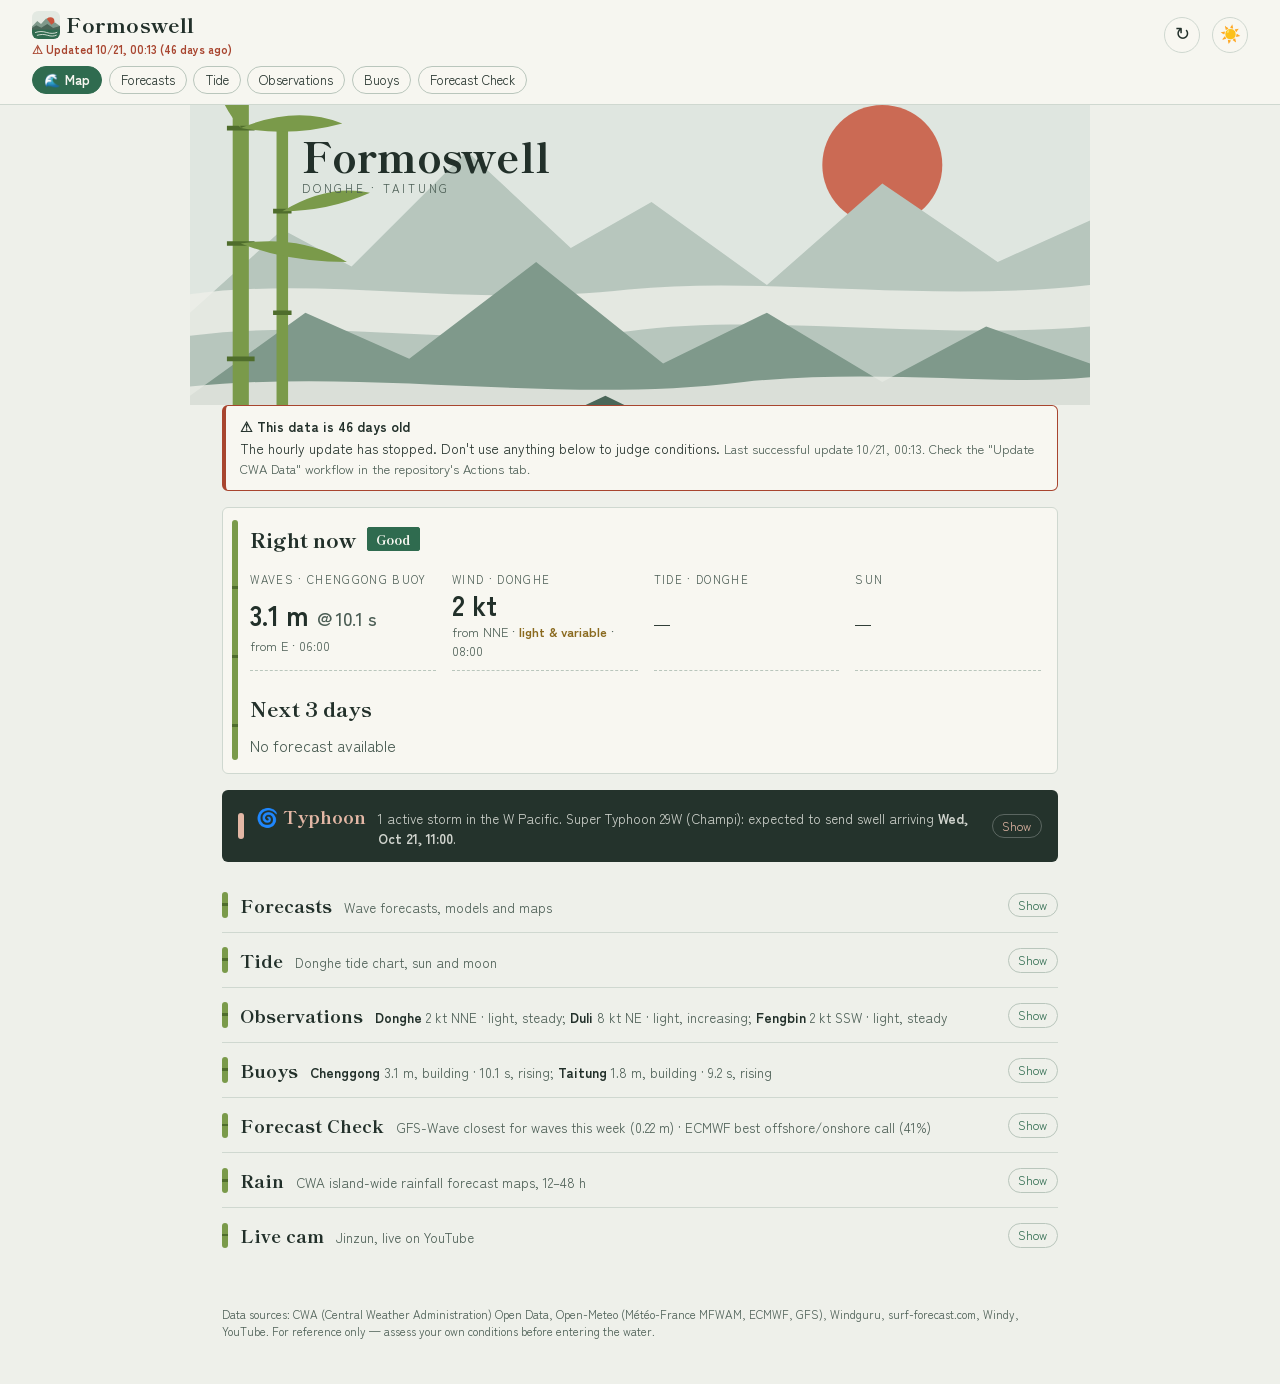
==== index.html @ a0358f64 "New Formoswell logo: sun behind misty ridges over swell lines (replaces the seal wave) Co-Authored-B" ====
<!DOCTYPE html>
<html lang="en">
<head>
<meta charset="UTF-8">
<meta name="viewport" content="width=device-width, initial-scale=1.0">
<title>Formoswell — Taitung surf forecast</title>
<link rel="icon" href="favicon.svg" type="image/svg+xml">
<link rel="icon" href="favicon-32.png" sizes="32x32" type="image/png">
<link rel="apple-touch-icon" href="apple-touch-icon.png">
<meta name="apple-mobile-web-app-title" content="Formoswell">
<meta name="theme-color" content="#2f6b4f">
<meta name="description" content="Donghe / Jinzun / Chenggong surf &amp; weather dashboard — CWA data, live cam, 7-day forecasts.">
<!-- Pages serves THIS FILE with max-age=600 too, so a stale index.html would
     keep asking for a stale ?v= and the bump would never reach the visitor.
     These ask browsers to revalidate the document; js/app.js's
     selfHealStaleAssets() is the belt to this pair of braces. -->
<meta http-equiv="Cache-Control" content="no-cache, must-revalidate">
<meta http-equiv="Pragma" content="no-cache">
<!-- ?v= is a cache-buster for the assets themselves. Bump it, ASSET_VERSION
     in js/app.js, and version.json together on any css/js change. -->
<link rel="stylesheet" href="css/style.css?v=2026-10-21a">
<link rel="stylesheet" href="css/map.css?v=2026-10-21a">
<!-- Mountain Mist theme (2026-10-14): fonts + css/theme.css, layered over style.css. -->
<link rel="preconnect" href="https://fonts.googleapis.com">
<link rel="preconnect" href="https://fonts.gstatic.com" crossorigin>
<link rel="stylesheet" href="https://fonts.googleapis.com/css2?family=Shippori+Mincho+B1:wght@600;800&family=Zen+Kaku+Gothic+New:wght@400;500;700&display=swap">
<link rel="stylesheet" href="css/theme.css?v=2026-10-21a">
</head>
<body>
<!-- Compact sticky header: title on one line with the data age under it,
     and the section buttons as a row inside it so they stay on screen.
     Tapping one opens that section and scrolls to it (see initSections). -->
<header class="site-header">
  <div class="header-top">
    <div class="header-inner">
      <h1><img src="favicon.svg" alt="" class="brand-mark" width="28" height="28">Formoswell</h1>
      <span id="lastUpdated" class="last-updated">—</span>
    </div>
    <div class="header-controls">
      <button id="refreshBtn" class="theme-toggle refresh-btn" type="button" aria-label="Refresh the data" title="Refresh the data">↻</button>
      <button id="themeToggle" class="theme-toggle" aria-label="Toggle light/dark mode" title="Toggle light/dark mode">🌙</button>
    </div>
  </div>
  <nav class="quick-links" aria-label="Jump to a section">
    <button type="button" class="ql-map" id="openMap"><span aria-hidden="true">🌊</span> Map</button>
    <a href="#forecasts">Forecasts</a>
    <a href="#tide">Tide</a>
    <a href="#observations">Observations</a>
    <a href="#buoys">Buoys</a>
    <a href="#accuracy">Forecast Check</a>
  </nav>
</header>

<main>

  <!-- Mountain Mist hero: misty peaks, red sun, bamboo (decoration; the
       real title is the h1 in the header). Colours come from css/theme.css. -->
  <div class="mist-hero" aria-hidden="true">
    <svg viewBox="0 0 390 230" preserveAspectRatio="xMidYMid slice">
      <circle class="sun" cx="300" cy="76" r="26"/>
      <path class="far" d="M0 140 L40 104 L70 120 L120 70 L165 112 L200 92 L250 128 L300 84 L350 118 L390 100 L390 230 L0 230 Z"/>
      <path class="veil" d="M0 132 C60 124 120 138 190 130 C250 124 320 136 390 128 L390 146 C320 152 250 140 190 148 C120 156 60 142 0 150 Z"/>
      <path class="mid" d="M0 176 L50 140 L95 160 L150 118 L205 162 L250 140 L300 170 L345 146 L390 162 L390 230 L0 230 Z"/>
      <path class="veil" d="M0 172 C80 164 160 180 240 170 C300 164 350 172 390 168 L390 186 C330 192 270 182 200 190 C130 198 60 184 0 192 Z"/>
      <path class="near" d="M0 214 L60 186 L120 204 L180 176 L250 210 L320 190 L390 206 L390 230 L0 230 Z"/>
      <path class="stalk" d="M22 230 V20" stroke-width="7" stroke-linecap="round"/>
      <path class="node" d="M16 60 H28 M16 110 H28 M16 160 H28 M16 205 H28" stroke-width="2"/>
      <path class="stalk" d="M40 230 V60" stroke-width="5" stroke-linecap="round"/>
      <path class="node" d="M36 96 H44 M36 140 H44 M36 186 H44" stroke-width="2"/>
      <path class="leaf" d="M22 60 q24 -10 44 -2 q-22 6 -44 2 z M22 110 q26 -4 46 8 q-26 0 -46 -8 z M40 96 q20 -12 38 -8 q-18 8 -38 8 z M22 60 q-14 -16 -10 -34 q6 18 10 34 z"/>
    </svg>
    <div class="mist-title"><b>Formoswell</b><span>Donghe · Taitung</span></div>
  </div>

  <!-- Shown only when the hourly fetch has stopped working. Without this the
       page renders old data indistinguishably from fresh data — see
       renderFreshness() in js/app.js. -->
  <div id="staleBanner" class="stale-banner" role="status" hidden></div>

  <!-- Right now + the next 3 days — the answer first, always visible. Built
       from the Chenggong buoy, the Donghe station, the Donghe tide prediction,
       the astronomy file, Open-Meteo waves and CWA coastal wind — see
       renderNowCard() in js/app.js. -->
  <section class="panel now-card" id="now" aria-labelledby="nowTitle">
    <h2 id="nowTitle" class="now-title">Right now <span id="nowRating"></span></h2>
    <div class="now-grid">
      <div class="now-cell" id="nowWaves"><span class="now-k">Waves · Chenggong buoy</span><span class="now-v">—</span></div>
      <div class="now-cell" id="nowWind"><span class="now-k">Wind · Donghe</span><span class="now-v">—</span></div>
      <div class="now-cell" id="nowTide"><span class="now-k">Tide · Donghe</span><span class="now-v">—</span></div>
      <div class="now-cell" id="nowSun"><span class="now-k">Sun</span><span class="now-v">—</span></div>
    </div>
    <h2 class="now-title now-title-sub">Next 3 days</h2>
    <div class="outlook" id="outlook"><p class="loading">Loading…</p></div>
  </section>

  <!-- Every section below starts collapsed (by choice — the page should read
       like a one-screen surf report) and shows a one-line summary on its bar.
       Heavy embeds inside only load the first time the section is opened. -->

  <!-- Typhoon — only rendered when JTWC has an active Western Pacific system
       or invest. Hidden entirely otherwise. See renderTyphoon(). -->
  <section class="panel sec typhoon-panel" id="typhoon" hidden>
    <button type="button" class="sec-head" aria-expanded="false" aria-controls="typhoon-body">
      <span class="sec-title">🌀 Typhoon</span>
      <span class="sec-sum" id="sum-typhoon">—</span>
      <span class="sec-chev" aria-hidden="true"></span>
    </button>
    <div class="sec-body" id="typhoon-body" hidden>
      <div id="typhoonBody"></div>
      <p class="typhoon-links"><a href="accuracy.html#typhoon">How past typhoon swell calls compared with the buoy →</a></p>
      <p class="typhoon-disclaimer"><em>Not an official warning source — always check
        <a href="https://www.metoc.navy.mil/jtwc/jtwc.html" target="_blank" rel="noopener">JTWC</a> and
        <a href="https://www.cwa.gov.tw/V8/E/P/Typhoon/TY_NEWS.html" target="_blank" rel="noopener">CWA</a>
        directly before making any decision.</em></p>
    </div>
  </section>

  <!-- Forecasts: the widgets, the Open Wave Model and CWA coastal. The township forecast is still fetched (Forecast Check scores its wind and the Rain line uses its chance of rain) but no longer shown, by the user's choice 2026-10-14. -->
  <section class="panel sec" id="forecasts">
    <button type="button" class="sec-head" aria-expanded="false" aria-controls="forecasts-body">
      <span class="sec-title">Forecasts</span>
      <span class="sec-sum" id="sum-forecasts">—</span>
      <span class="sec-chev" aria-hidden="true"></span>
    </button>
    <div class="sec-body" id="forecasts-body" hidden>

    <div class="widget-card">
      <div class="widget-card-head">
        <h3>Windguru — Donghe wind (spot 218382)</h3>
        <a href="https://www.windguru.cz/218382" target="_blank" rel="noopener">Open ↗</a>
      </div>
      <div class="widget-embed windguru-embed">
        <!-- Deferred: runs the first time Forecasts is opened (initSections). -->
        <script id="wg_fwdg_218382_3_1">
          (function (window, document) {
            var loader = function () {
              var arg = ["s=218382", "m=3", "uid=wg_fwdg_218382_3_1", "wj=ms", "tj=c", "odh=0", "doh=24", "fhours=240", "vt=forecasts", "lng=en", "p=WINDSPD,GUST,SMER,TMP,CDC,APCP1s,RH"];
              var script = document.createElement("script");
              var tag = document.getElementsByTagName("script")[0];
              script.src = "https://www.windguru.cz/js/widget.php?" + (arg.join("&"));
              tag.parentNode.insertBefore(script, tag);
            };
            (window.deferredEmbeds = window.deferredEmbeds || []).push(loader);
          })(window, document);
        </script>
      </div>
    </div>

    <div class="widget-card">
      <div class="widget-card-head">
        <h3>Windguru — Donghe waves (GFS-Wave model)</h3>
        <a href="https://www.windguru.cz/218382" target="_blank" rel="noopener">Open ↗</a>
      </div>
      <div class="widget-embed windguru-embed">
        <script id="wg_fwdg_218382_84_1">
          (function (window, document) {
            var loader = function () {
              var arg = ["s=218382", "m=84", "uid=wg_fwdg_218382_84_1", "wj=ms", "tj=c", "odh=0", "doh=24", "fhours=240", "vt=forecasts", "lng=en", "p=HTSGW,PERPW,DIRPW,SWELL1,SWPER1,SWELL2,SWPER2"];
              var script = document.createElement("script");
              var tag = document.getElementsByTagName("script")[0];
              script.src = "https://www.windguru.cz/js/widget.php?" + (arg.join("&"));
              tag.parentNode.insertBefore(script, tag);
            };
            (window.deferredEmbeds = window.deferredEmbeds || []).push(loader);
          })(window, document);
        </script>
      </div>
    </div>

    <div class="widget-card">
      <div class="widget-card-head">
        <h3>surf-forecast.com — Chengkung</h3>
        <a href="https://www.surf-forecast.com/breaks/Chengkung/forecasts/latest" target="_blank" rel="noopener">Open ↗</a>
      </div>
      <div class="widget-embed surf-forecast-embed">
        <link href="https://www.surf-forecast.com/stylesheets/widget.css" media="screen" rel="stylesheet" type="text/css" />
        <div class="wf-width-cont surf-fc-widget widget-centered">
          <div class="widget-container">
            <div class="external-cont">
              <iframe class="surf-fc-i" title="surf-forecast.com — Chengkung" allowtransparency="true" src="https://www.surf-forecast.com/breaks/Chengkung/forecasts/widget/m" scrolling="auto" frameborder="0" marginwidth="0" marginheight="0" loading="lazy"></iframe>
            </div>
            <div class="footer">
              <a class="logo" href="https://www.surf-forecast.com/"><img src="https://www.surf-forecast.com/images/widget.png" width="1" height="1" alt="" /></a>
              <div class="about" id="cmt">More <a href="https://www.surf-forecast.com/breaks/Chengkung">Detailed Surf Conditions &amp; Webcams for&nbsp;Chengkung</a> <span>at&nbsp;<a href="https://www.surf-forecast.com/">surf-forecast.com</a></span>.</div>
            </div>
          </div>
        </div>
      </div>
    </div>

    <div class="widget-card">
      <div class="widget-card-head">
        <h3>Windy — regional wave map</h3>
        <a href="https://www.windy.com/22.975/121.315/ecmwfWaves/waves?waves,22.752,121.315,9,p:surfspots" target="_blank" rel="noopener">Open on windy.com ↗</a>
      </div>
      <div class="widget-embed windy-embed">
        <iframe
          title="Windy wave map — eastern Taiwan region"
          src="https://embed.windy.com/embed.html?type=map&location=coordinates&metricRain=default&metricTemp=default&metricWind=default&zoom=4&overlay=waves&product=ecmwfWaves&level=surface&lat=28&lon=131&detailLat=22.975&detailLon=121.315&detail=true&marker=true"
          frameborder="0"
          loading="lazy"></iframe>
      </div>
    </div>

    <div class="widget-card">
      <div class="widget-card-head">
        <h3>Windy — regional wind map</h3>
        <a href="https://www.windy.com/23.000/121.600/wind?wind,23.000,121.600,6" target="_blank" rel="noopener">Open on windy.com ↗</a>
      </div>
      <div class="widget-embed windy-embed">
        <iframe
          title="Windy wind map — eastern Taiwan region"
          src="https://embed.windy.com/embed.html?type=map&location=coordinates&metricRain=default&metricTemp=default&metricWind=default&zoom=4&overlay=wind&product=ecmwf&level=surface&lat=28&lon=131&detailLat=22.975&detailLon=121.315&detail=true&marker=true"
          frameborder="0"
          loading="lazy"></iframe>
      </div>
    </div>

    <!-- Independent open-data wave forecast (not a CWA/commercial embed) -->
    <div class="subpanel" id="openwave">
      <h3>Open Wave Model — Donghe</h3>
      <p class="source-note">Open-Meteo Marine API (Météo-France MFWAM, ~9km, free, no key) — independent of the widgets above, so it keeps working even if one of those is down</p>
      <div id="openWaveChart" class="data-block chart-block"><p class="loading">Loading…</p></div>
      <div id="openWaveTable" class="data-block" style="margin-top:0.6rem;"><p class="loading">Loading…</p></div>
      <p id="openWaveUpdated" class="update-line"></p>
    </div>

    <!-- CWA Coastal 3-day wave forecast -->
    <div class="subpanel" id="coastal">
      <h3>Coastal 72-Hour Wave Forecast — Donghe</h3>
      <p class="source-note">CWA F-D0047-095 — 3-hourly, next 72 hours</p>
      <div id="coastalChart" class="data-block chart-block"><p class="loading">Loading…</p></div>
      <div id="coastalTable" class="data-block" style="margin-top:0.6rem;">
        <p class="loading">Loading…</p>
      </div>
      <p id="coastalUpdated" class="update-line"></p>
    </div>

    </div>
  </section>

  <!-- Tide, sun/moon and astronomical calendar. The pager drives all of it:
       see renderTideDay() in js/app.js. -->
  <section class="panel sec" id="tide">
    <button type="button" class="sec-head" aria-expanded="false" aria-controls="tide-body">
      <span class="sec-title">Tide</span>
      <span class="sec-sum" id="sum-tide">—</span>
      <span class="sec-chev" aria-hidden="true"></span>
    </button>
    <div class="sec-body" id="tide-body" hidden>
      <p class="source-note">Donghe · CWA F-A0021-001</p>
      <div class="tide-pager">
        <button id="tidePrevBtn" class="tide-pager-btn" aria-label="Previous day">‹</button>
        <span id="tideDayHeading" class="tide-day-heading">—</span>
        <button id="tideNextBtn" class="tide-pager-btn" aria-label="Next day">›</button>
      </div>
      <div class="tide-chart-wrap">
        <div id="tideChart" class="data-block chart-block"><p class="loading">Loading…</p></div>
        <!-- Interpolated tide across the dawn surf window — see renderTideDay(). -->
        <div id="tideWindow" class="tide-window"></div>
        <div id="moonWidget" class="moon-widget"></div>
      </div>
      <!-- How far the real sea is running from the prediction, from the Chenggong
           tide gauge over the last 24h — see renderTideOffsetNote() in js/app.js. -->
      <p id="tideOffsetNote" class="tide-offset-note" hidden></p>
      <p class="cwa-link"><a href="https://www.cwa.gov.tw/V8/C/M/tide.html" target="_blank" rel="noopener">Full 30-day tide forecast on CWA ↗</a> <span class="en">(select the 成功臺東沿海 / Chenggong-Taitung coast region)</span></p>
      <p id="tideUpdated" class="update-line"></p>
      <!-- Sun/moon times and CWA's daily astronomical calendar for Taitung
           County. Most days carry no phenomenon or solar term, so those
           lines simply don't render — see renderAstronomy() in js/app.js. -->
      <div id="astronomy" class="astronomy"></div>
      <p id="astroSource" class="source-note astro-source" hidden>Astronomical calendar: CWA, Taitung County — <a href="https://www.cwa.gov.tw/V8/E/K/astronomy_day.html" target="_blank" rel="noopener">Daily Astronomical Phenomena ↗</a></p>
    </div>
  </section>

  <section class="panel sec" id="observations">
    <button type="button" class="sec-head" aria-expanded="false" aria-controls="observations-body">
      <span class="sec-title">Observations</span>
      <span class="sec-sum" id="sum-observations">—</span>
      <span class="sec-chev" aria-hidden="true"></span>
    </button>
    <div class="sec-body" id="observations-body" hidden>
      <p class="source-note">Land stations, last 16 hours · CWA O-A0001-001 — C0S810 Donghe / C0SA30 Duli / C0T9I0 Fengbin</p>
      <div id="stationContainer" class="buoy-grid"><p class="loading">Loading…</p></div>
    </div>
  </section>

  <section class="panel sec" id="buoys">
    <button type="button" class="sec-head" aria-expanded="false" aria-controls="buoys-body">
      <span class="sec-title">Buoys</span>
      <span class="sec-sum" id="sum-buoys">—</span>
      <span class="sec-chev" aria-hidden="true"></span>
    </button>
    <div class="sec-body" id="buoys-body" hidden>
      <p class="source-note">Sea state, last 24 hours · CWA O-B0075-001 · trends compare the first and last three readings of the past 12 hours</p>
      <div id="buoyContainer" class="buoy-grid"><p class="loading">Loading…</p></div>
    </div>
  </section>

  <!-- Forecast Check (Phase 3) — the summary only; the charts live on
       accuracy.html. Lines are generated from data/phase3-stats.json and
       data/phase3-live.json — see renderForecastCheckCard() in js/app.js. -->
  <section class="panel sec" id="accuracy">
    <button type="button" class="sec-head" aria-expanded="false" aria-controls="accuracy-body">
      <span class="sec-title">Forecast Check</span>
      <span class="sec-sum" id="sum-accuracy">—</span>
      <span class="sec-chev" aria-hidden="true"></span>
    </button>
    <div class="sec-body" id="accuracy-body" hidden>
      <p class="source-note">How the forecasts have compared with what was measured — updated hourly</p>
      <ul id="fcCard" class="fc-card"><li class="loading">Loading…</li></ul>
      <p class="cwa-link"><a href="accuracy.html">Open Forecast Check →</a></p>
    </div>
  </section>

  <!-- CWA Quantitative Precipitation Forecast (island-wide, not Donghe-specific) -->
  <section class="panel sec" id="qpf">
    <button type="button" class="sec-head" aria-expanded="false" aria-controls="qpf-body">
      <span class="sec-title">Rain</span>
      <span class="sec-sum" id="sum-qpf">CWA island-wide rainfall forecast maps, 12–48 h</span>
      <span class="sec-chev" aria-hidden="true"></span>
    </button>
    <div class="sec-body" id="qpf-body" hidden>
      <p class="source-note">CWA — island-wide model rainfall accumulation, not specific to Donghe. <a href="https://www.cwa.gov.tw/V8/E/W/analysis.html" target="_blank" rel="noopener">Source ↗</a></p>
      <div class="qpf-grid">
        <figure><img src="https://www.cwa.gov.tw/Data/fcst_img/QPF_EnFcstPrecip_12_12.png" alt="12-hour QPF" loading="lazy"><figcaption>12h</figcaption></figure>
        <figure><img src="https://www.cwa.gov.tw/Data/fcst_img/QPF_EnFcstPrecip_12_24.png" alt="24-hour QPF" loading="lazy"><figcaption>24h</figcaption></figure>
        <figure><img src="https://www.cwa.gov.tw/Data/fcst_img/QPF_EnFcstPrecip_12_36.png" alt="36-hour QPF" loading="lazy"><figcaption>36h</figcaption></figure>
        <figure><img src="https://www.cwa.gov.tw/Data/fcst_img/QPF_EnFcstPrecip_12_48.png" alt="48-hour QPF" loading="lazy"><figcaption>48h</figcaption></figure>
      </div>
    </div>
  </section>

  <section class="panel sec" id="livecam">
    <button type="button" class="sec-head" aria-expanded="false" aria-controls="livecam-body">
      <span class="sec-title">Live cam</span>
      <span class="sec-sum">Jinzun, live on YouTube</span>
      <span class="sec-chev" aria-hidden="true"></span>
    </button>
    <div class="sec-body" id="livecam-body" hidden>
      <div class="widget-embed video-embed">
        <iframe
          title="Jinzun live cam"
          src="https://www.youtube.com/embed/q3KJt-SZc2s?autoplay=0"
          frameborder="0"
          loading="lazy"
          allow="accelerometer; encrypted-media; gyroscope; picture-in-picture"
          allowfullscreen></iframe>
      </div>
    </div>
  </section>

</main>

<footer class="site-footer">
  <p>Data sources: CWA (Central Weather Administration) Open Data, Open-Meteo (Météo-France MFWAM, ECMWF, GFS), Windguru, surf-forecast.com, Windy, YouTube. For reference only — assess your own conditions before entering the water.</p>
</footer>

<script src="js/app.js?v=2026-10-21a"></script>
<script src="js/map.js?v=2026-10-21a"></script>
</body>
</html>
---- css/style.css ----
:root {
  --bg: #0b1220;
  --bg-elevated: #121b2e;
  --bg-card: #17223a;
  --text: #e8edf5;
  --text-dim: #93a0b8;
  --border: #26324a;
  --accent: #3fb0e0;
  --accent-2: #63d4a3;
  --danger: #e0725f;
  --warn: #e3b341;
  --radius: 10px;
  --shadow: 0 2px 10px rgba(0,0,0,0.35);
}

[data-theme="light"] {
  --bg: #f4f6fa;
  --bg-elevated: #ffffff;
  --bg-card: #ffffff;
  --text: #1a2233;
  --text-dim: #5b6779;
  --border: #dde3ee;
  --accent: #0d84b5;
  --accent-2: #148a5f;
  --danger: #b5402d;
  --warn: #8a6100;
  --shadow: 0 2px 10px rgba(20,30,50,0.08);
}

* { box-sizing: border-box; }

html, body {
  margin: 0;
  padding: 0;
  background: var(--bg);
  color: var(--text);
  font-family: -apple-system, BlinkMacSystemFont, "Segoe UI", "PingFang TC", "Noto Sans TC", Roboto, sans-serif;
  line-height: 1.5;
}

body {
  padding-bottom: 2rem;
}

.en {
  font-weight: 400;
  font-size: 0.68em;
  color: var(--text-dim);
  display: inline-block;
  margin-left: 0.25em;
}

/* Header — compact and sticky: title on one line with the data age under
   it, controls on the right, and (on the dashboard) the quick links as a
   second row, so they stay on screen while scrolling. */
.site-header {
  display: grid;
  gap: 0.5rem;
  padding: 0.7rem clamp(1rem, 4vw, 2rem) 0.6rem;
  background: var(--bg-elevated);
  border-bottom: 1px solid var(--border);
  position: sticky;
  top: 0;
  z-index: 10;
}

.header-top {
  display: flex;
  align-items: center;
  justify-content: space-between;
  gap: 0.75rem;
}

.header-inner {
  display: grid;
  gap: 0.1rem;
  min-width: 0;
}

.header-inner h1 {
  margin: 0;
  font-size: clamp(1.05rem, 4.6vw, 1.3rem);
  line-height: 1.2;
  letter-spacing: 0.01em;
  white-space: nowrap;
  overflow: hidden;
  text-overflow: ellipsis;
}

.header-controls {
  display: flex;
  align-items: center;
  gap: 0.75rem;
  flex-shrink: 0;
}

.last-updated {
  font-size: 0.72rem;
  color: var(--text-dim);
  white-space: nowrap;
  overflow: hidden;
  text-overflow: ellipsis;
}

@media (max-width: 560px) {
  .site-header { padding: 0.5rem 1rem 0.45rem; gap: 0.4rem; }
  .theme-toggle { width: 2rem; height: 2rem; font-size: 0.95rem; }
}

.theme-toggle {
  background: var(--bg-card);
  border: 1px solid var(--border);
  color: var(--text);
  border-radius: 999px;
  width: 2.25rem;
  height: 2.25rem;
  font-size: 1.05rem;
  cursor: pointer;
  display: flex;
  align-items: center;
  justify-content: center;
}

.theme-toggle:hover { border-color: var(--accent); }

/* Layout */
main {
  max-width: 900px;
  margin: 0 auto;
  padding: 0 clamp(1rem, 4vw, 2rem);
}

.panel {
  padding: 1.5rem 0;
  border-bottom: 1px solid var(--border);
}

.panel:last-child { border-bottom: none; }

.panel h2 {
  font-size: 1.05rem;
  margin: 0 0 0.9rem;
  display: flex;
  flex-wrap: wrap;
  align-items: baseline;
  gap: 0.3rem;
}

.subpanel {
  margin-bottom: 1.75rem;
}

.subpanel:last-child { margin-bottom: 0; }

.subpanel h3 {
  font-size: 0.92rem;
  margin: 0 0 0.15rem;
}

.source-note {
  margin: 0 0 0.6rem;
  font-size: 0.68rem;
  color: var(--text-dim);
  font-family: ui-monospace, SFMono-Regular, Menlo, monospace;
}

/* Widget cards */
.widget-card {
  background: var(--bg-card);
  border: 1px solid var(--border);
  border-radius: var(--radius);
  margin-bottom: 1rem;
  overflow: hidden;
  box-shadow: var(--shadow);
}

.widget-card-head {
  display: flex;
  align-items: center;
  justify-content: space-between;
  gap: 0.5rem;
  padding: 0.7rem 0.9rem;
  border-bottom: 1px solid var(--border);
}

.widget-card-head h3 {
  margin: 0;
  font-size: 0.88rem;
}

.widget-card-head a {
  font-size: 0.78rem;
  color: var(--accent);
  text-decoration: none;
  white-space: nowrap;
}

.widget-card-head a:hover { text-decoration: underline; }

.widget-embed {
  min-height: 60px;
}

.widget-embed iframe {
  width: 100%;
  border: 0;
  display: block;
}

.windguru-embed { min-height: 260px; padding: 0.5rem; }

.widget-embed.video-embed {
  position: relative;
  padding-top: 56.25%;
  height: 0;
}

.widget-embed.video-embed iframe {
  position: absolute;
  inset: 0;
  width: 100%;
  height: 100%;
}

.widget-embed:not(.video-embed) iframe {
  height: 450px;
}

/* Must come after the 450px rule above, which has the same specificity and
   was silently overriding it. Windy's spot-forecast table takes ~230px of
   the frame, so at 450px the map was a thin strip on a phone. */
.widget-embed.windy-embed iframe { height: 700px; }

.linkout-embed {
  padding: 1rem 0.9rem 1.2rem;
}

.linkout-embed p {
  margin: 0 0 0.8rem;
  font-size: 0.85rem;
  color: var(--text-dim);
}

.linkout-button {
  display: inline-block;
  padding: 0.5rem 0.9rem;
  border-radius: 999px;
  background: var(--accent);
  color: #051018;
  font-size: 0.82rem;
  font-weight: 600;
  text-decoration: none;
}

/* Data blocks */
.data-block {
  background: var(--bg-card);
  border: 1px solid var(--border);
  border-radius: var(--radius);
  padding: 0.9rem;
  font-size: 0.85rem;
  overflow-x: auto;
}

.data-block table {
  width: 100%;
  border-collapse: collapse;
  font-size: 0.82rem;
}

.data-block th, .data-block td {
  text-align: left;
  padding: 0.35rem 0.5rem;
  border-bottom: 1px solid var(--border);
  white-space: nowrap;
}

.data-block th {
  color: var(--text-dim);
  font-weight: 600;
}

.loading { color: var(--text-dim); margin: 0; }
.error-msg { color: var(--danger); margin: 0; }

.chart-block { overflow-x: visible; padding: 0.6rem 0.7rem; }

/* Tide pager */
.tide-pager {
  display: flex;
  align-items: center;
  justify-content: center;
  gap: 1rem;
  margin-bottom: 0.6rem;
}

.tide-pager-btn {
  background: var(--bg-card);
  border: 1px solid var(--border);
  color: var(--text);
  border-radius: 999px;
  width: 2rem;
  height: 2rem;
  font-size: 1.1rem;
  line-height: 1;
  cursor: pointer;
}

.tide-pager-btn:hover:not(:disabled) { border-color: var(--accent); }
.tide-pager-btn:disabled { opacity: 0.35; cursor: default; }

.tide-day-heading {
  font-size: 0.9rem;
  font-weight: 600;
  min-width: 9rem;
  text-align: center;
}

.cwa-link {
  margin: 0.6rem 0 0;
  font-size: 0.8rem;
}

.cwa-link a {
  color: var(--accent);
  text-decoration: none;
}

.cwa-link a:hover { text-decoration: underline; }

/* Moon phase widget, overlaid top-right of the tide chart */
.tide-chart-wrap {
  position: relative;
  /* let vertical page scroll through, but keep horizontal drags for day paging */
  touch-action: pan-y;
  cursor: grab;
}

.moon-widget {
  position: absolute;
  top: 0.6rem;
  right: 0.7rem;
  text-align: right;
  pointer-events: none;
  user-select: none;
}

.moon-icon {
  font-size: 1.4rem;
  line-height: 1;
}

.moon-arrow {
  font-size: 0.7rem;
  margin-left: 0.15rem;
  color: var(--accent-2);
}

.moon-next {
  font-size: 0.62rem;
  color: var(--text-dim);
  margin-top: 0.1rem;
}

/* QPF image grid */
.qpf-grid {
  display: grid;
  grid-template-columns: repeat(auto-fit, minmax(140px, 1fr));
  gap: 0.8rem;
}

.qpf-grid figure {
  margin: 0;
  background: var(--bg-card);
  border: 1px solid var(--border);
  border-radius: var(--radius);
  overflow: hidden;
}

.qpf-grid img {
  display: block;
  width: 100%;
  height: auto;
}

.qpf-grid figcaption {
  padding: 0.35rem 0.5rem;
  font-size: 0.72rem;
  color: var(--text-dim);
  text-align: center;
  border-top: 1px solid var(--border);
}

/* Buoy grid */
.buoy-grid {
  display: grid;
  grid-template-columns: repeat(auto-fit, minmax(280px, 1fr));
  gap: 1rem;
}

.buoy-card {
  background: var(--bg-card);
  border: 1px solid var(--border);
  border-radius: var(--radius);
  padding: 0.9rem;
  box-shadow: var(--shadow);
}

.buoy-card h3 {
  margin: 0 0 0.6rem;
  font-size: 0.9rem;
}

.buoy-chart-label {
  font-size: 0.72rem;
  color: var(--text-dim);
  margin: 0.5rem 0 0.1rem;
}

.buoy-stats {
  display: flex;
  flex-wrap: wrap;
  gap: 0.7rem;
  margin-top: 0.7rem;
  padding-top: 0.6rem;
  border-top: 1px solid var(--border);
}

.buoy-stat {
  display: flex;
  flex-direction: column;
  gap: 0.1rem;
  min-width: 4.5rem;
}

.buoy-stat-label {
  font-size: 0.66rem;
  color: var(--text-dim);
}

.buoy-stat-value {
  font-size: 0.88rem;
  font-weight: 600;
}

.chart-label {
  font-size: 0.72rem;
  color: var(--text-dim);
  margin: 0.5rem 0 0.1rem;
}

.buoy-history-table {
  margin-top: 0.6rem;
  padding-top: 0.5rem;
  border-top: 1px solid var(--border);
  overflow-x: auto;
}

.buoy-history-table table {
  width: 100%;
  border-collapse: collapse;
  font-size: 0.76rem;
}

.buoy-history-table th, .buoy-history-table td {
  text-align: left;
  padding: 0.25rem 0.4rem;
  white-space: nowrap;
  color: var(--text-dim);
}

.buoy-history-table th {
  font-weight: 600;
}

/* Placeholder */
.placeholder-block {
  background: var(--bg-card);
  border: 1px dashed var(--border);
  border-radius: var(--radius);
  padding: 1.5rem;
  text-align: center;
}

.placeholder-block p:first-child {
  margin: 0 0 0.4rem;
  font-size: 1rem;
  font-weight: 600;
}

.placeholder-sub {
  margin: 0;
  font-size: 0.82rem;
  color: var(--text-dim);
}

/* Footer */
.site-footer {
  max-width: 900px;
  margin: 1rem auto 0;
  padding: 1rem clamp(1rem, 4vw, 2rem) 0;
  font-size: 0.72rem;
  color: var(--text-dim);
}

/* surf-forecast.com widget: it re-renders with fewer hours as it narrows
   (dropping whole days) instead of overflowing, so there's nothing for the
   iframe's own scrollbar to reveal. Pin it to its documented max width and
   let the wrapper scroll horizontally instead — same feel as the Windguru
   widget, and all 48 hours stay reachable on a phone. */
.widget-embed.surf-forecast-embed {
  overflow-x: auto;
}

.widget-embed.surf-forecast-embed .wf-width-cont {
  min-width: 753px;
}

.widget-embed.surf-forecast-embed iframe {
  width: 753px;
}

/* --- Data freshness ---------------------------------------------------
   The page renders whatever is in data/*.json, so a broken hourly fetch
   looks identical to a working one — it just quietly serves old numbers.
   These two states make that visible: the header timestamp changes colour
   as the data ages, and a banner appears once it's old enough to actually
   mislead someone about the surf. */
.last-updated.is-stale { color: var(--warn); }
.last-updated.is-very-stale { color: var(--danger); font-weight: 600; }

[hidden] { display: none !important; }

.stale-banner {
  margin: 0 0 1rem;
  padding: 0.7rem 0.9rem;
  border: 1px solid var(--warn);
  border-left-width: 4px;
  border-radius: var(--radius);
  background: var(--bg-card);
  color: var(--text);
  font-size: 0.85rem;
  line-height: 1.45;
}
.stale-banner.is-error { border-color: var(--danger); }
.stale-banner strong { display: block; margin-bottom: 0.15rem; }
.stale-banner .stale-detail { color: var(--text-dim); font-size: 0.8rem; }

/* Dawn surf-window tide readout, under the tide chart's time axis. */
.tide-window {
  margin: 0.15rem 0 0.2rem;
  padding: 0 0.2rem;
  font-size: 0.82rem;
  color: var(--text);
  font-variant-numeric: tabular-nums;
}
.tide-window-label {
  color: var(--text-dim);
  text-transform: uppercase;
  letter-spacing: 0.04em;
  font-size: 0.68rem;
  margin-right: 0.15rem;
}
.tide-window-trend { color: var(--text-dim); }

/* "Last update / Next update" under each forecast — which model run you're reading. */
.update-line {
  margin: 0.35rem 0 0;
  font-size: 0.72rem;
  color: var(--text-dim);
  font-variant-numeric: tabular-nums;
}
.update-line:empty { display: none; }

/* Sunrise/sunset + CWA's daily astronomical calendar. */
.astronomy { margin: 0.5rem 0 0.2rem; }
.astro-row {
  display: flex;
  flex-wrap: wrap;
  gap: 0.35rem 0.9rem;
  font-size: 0.82rem;
  color: var(--text);
  font-variant-numeric: tabular-nums;
}
.astro-row + .astro-row { margin-top: 0.3rem; }
.astro-cal { font-size: 0.76rem; color: var(--text-dim); }
.astro-item strong { font-weight: 600; }
.astro-dim { color: var(--text-dim); }
.astro-source { margin-top: 0.3rem; }

/* --- Typhoon News -----------------------------------------------------
   Hidden entirely when nothing is active. Accent border so it reads as an
   alert without the alarm of the stale-data banner's red. */
.typhoon-panel { border-left: 4px solid var(--accent-2); }
.typhoon-card + .typhoon-card { margin-top: 1rem; padding-top: 0.9rem; border-top: 1px solid var(--border); }
.typhoon-card h3 { margin: 0 0 0.2rem; font-size: 1rem; }
.typhoon-meta { margin: 0 0 0.5rem; font-size: 0.78rem; color: var(--text-dim); }
/* Quick links — a row inside the sticky header, so always on screen. One
   line; if a narrow phone can't fit them all, the row scrolls sideways. */
.quick-links { display: flex; align-items: center; gap: 0.4rem; font-size: 0.82rem; overflow-x: auto; scrollbar-width: none; }
.quick-links::-webkit-scrollbar { display: none; }
.quick-links a { color: var(--text); text-decoration: none; border: 1px solid var(--border); background: var(--bg-card); border-radius: 999px; padding: 0.2rem 0.7rem; white-space: nowrap; flex: none; }
@media (max-width: 560px) { .quick-links { font-size: 0.78rem; gap: 0.3rem; } .quick-links a { padding: 0.18rem 0.55rem; } }
.quick-links a:hover, .quick-links a:focus-visible { border-color: var(--accent); }
.quick-links a.ql-out { color: var(--accent); }

/* The header is sticky and wraps to two or three lines on a phone, so app.js
   sets --header-h to its real height; 5.5rem is the fallback. */
.sec, #now { scroll-margin-top: calc(var(--header-h, 5.5rem) + 0.5rem); }

/* Forecast Check card (summary of accuracy.html) */
.fc-card { list-style: none; margin: 0.4rem 0 0.2rem; padding: 0; display: grid; gap: 0.45rem; font-size: 0.9rem; }
.fc-card a { color: var(--accent); text-decoration: none; }
.fc-card a:hover { text-decoration: underline; }
.fc-card-empty { color: var(--text-dim); }

/* Tide offset note under the tide chart */
.tide-offset-note { margin: 0.4rem 0 0.3rem; padding: 0.45rem 0.65rem; font-size: 0.82rem; border-left: 3px solid var(--accent); background: var(--bg-elevated); border-radius: 0 6px 6px 0; }
.tide-offset-note a { color: var(--accent); white-space: nowrap; }

.typhoon-links { margin: 0.5rem 0 0; font-size: 0.78rem; }
/* A storm past its swell-making life: one line instead of a full card. */
.typhoon-retired { margin: 0.6rem 0 0; padding: 0.45rem 0.65rem; font-size: 0.82rem; color: var(--text-dim); border: 1px dashed var(--border); border-radius: 8px; }
.typhoon-retired b { color: var(--text); font-weight: 600; }
.typhoon-retired a { color: var(--accent); white-space: nowrap; }
.typhoon-links a { margin-right: 0.2rem; }

.typhoon-images {
  display: grid;
  grid-template-columns: repeat(auto-fit, minmax(260px, 1fr));
  gap: 0.7rem;
}
.typhoon-images figure { margin: 0; }
.typhoon-images img {
  width: 100%;
  height: auto;
  display: block;
  border-radius: var(--radius);
  border: 1px solid var(--border);
  background: #fff; /* both sources are light-background maps */
}
.typhoon-images figcaption {
  margin-top: 0.25rem;
  font-size: 0.72rem;
  color: var(--text-dim);
}

.typhoon-stale {
  margin: 0 0 0.7rem;
  padding: 0.5rem 0.7rem;
  border: 1px solid var(--warn);
  border-left-width: 4px;
  border-radius: var(--radius);
  font-size: 0.8rem;
  color: var(--text);
}
.typhoon-disclaimer { margin: 0.8rem 0 0; font-size: 0.74rem; color: var(--text-dim); }
.typhoon-facts { margin: 0 0 0.3rem; font-size: 0.86rem; }
.typhoon-spot { margin: 0 0 0.5rem; font-size: 0.82rem; color: var(--text); }
.typhoon-changes { margin: 0 0 0.35rem; font-size: 0.8rem; color: var(--text); }
.typhoon-label {
  display: inline-block;
  font-size: 0.66rem;
  text-transform: uppercase;
  letter-spacing: 0.04em;
  color: var(--text-dim);
  margin-right: 0.25rem;
}
.typhoon-lag { color: var(--text-dim); }
.typhoon-conf { margin: 0 0 0.5rem; font-size: 0.76rem; color: var(--text-dim); }
.typhoon-motion { margin: 0 0 0.35rem; font-size: 0.82rem; color: var(--text); }
.typhoon-swell { margin: 0 0 0.35rem; font-size: 0.82rem; color: var(--text); }
.typhoon-summary {
  margin: 0.2rem 0 0.5rem;
  padding: 0.45rem 0.6rem;
  border-left: 3px solid var(--accent);
  background: var(--bg-card);
  font-size: 0.82rem;
  line-height: 1.45;
  color: var(--text);
}
.typhoon-summary .typhoon-label { display: block; margin-bottom: 0.15rem; }
.typhoon-rough { color: var(--text-dim); }
.typhoon-invest-line { margin: 0 0 0.45rem; font-size: 0.82rem; line-height: 1.45; }
.typhoon-alert { border-left: 3px solid var(--warn); padding-left: 0.7rem; }
.typhoon-alert h3 { color: var(--warn); }
.typhoon-alert p { margin: 0 0 0.35rem; font-size: 0.84rem; }

/* ---------- Right now + next 3 days (top of the page, always visible) ---------- */
.now-card { padding-top: 1rem; }
.now-card .now-title { font-size: 0.72rem; text-transform: uppercase; letter-spacing: 0.06em; color: var(--text-dim); font-weight: 600; margin: 0 0 0.55rem; }
.now-card .now-title-sub { margin-top: 1rem; }
.now-grid { display: grid; grid-template-columns: repeat(auto-fit, minmax(150px, 1fr)); gap: 0.6rem; }
.now-cell { background: var(--bg-card); border: 1px solid var(--border); border-radius: var(--radius); padding: 0.6rem 0.75rem; display: grid; gap: 0.15rem; min-width: 0; }
.now-k { font-size: 0.7rem; color: var(--text-dim); text-transform: uppercase; letter-spacing: 0.04em; }
.now-v { display: grid; gap: 0.1rem; }
.now-v b { font-size: 1.55rem; line-height: 1.1; font-variant-numeric: tabular-nums; }
.now-s { font-size: 0.8rem; color: var(--text-dim); }
.call { font-weight: 600; }
.call-offshore { color: var(--accent-2); }
.call-onshore { color: var(--danger); }
.call-cross-shore, .call-light { color: var(--warn); }
.outlook { display: grid; grid-template-columns: repeat(3, minmax(0, 1fr)); gap: 0.5rem; }
.outlook-day { background: var(--bg-card); border: 1px solid var(--border); border-radius: var(--radius); padding: 0.55rem 0.65rem; display: grid; gap: 0.1rem; min-width: 0; }
.od-k { font-size: 0.8rem; font-weight: 600; }
.od-date { color: var(--text-dim); font-weight: 400; }
.od-h { font-size: 1.2rem; font-weight: 700; font-variant-numeric: tabular-nums; }
.od-p, .od-w { font-size: 0.76rem; color: var(--text-dim); }
.now-source { margin-top: 0.55rem; }
@media (max-width: 560px) {
  .now-grid { grid-template-columns: 1fr 1fr; }
  .now-v b { font-size: 1.3rem; }
  .outlook { gap: 0.35rem; }
  .outlook-day { padding: 0.45rem 0.5rem; }
  .od-h { font-size: 1.02rem; }
}

/* ---------- Collapsible sections ---------- */
.sec { padding: 0; }
.sec-head { width: 100%; display: grid; grid-template-columns: auto 1fr auto; align-items: baseline; gap: 0.25rem 0.75rem; padding: 0.85rem 0; background: none; border: 0; color: inherit; font: inherit; text-align: left; cursor: pointer; }
.sec-head:focus-visible { outline: 2px solid var(--accent); outline-offset: 2px; border-radius: 6px; }
.sec-title { font-size: 1.05rem; font-weight: 700; white-space: nowrap; }
.sec-sum { font-size: 0.84rem; color: var(--text-dim); line-height: 1.45; min-width: 0; }
.sec-sum b { color: var(--text); font-weight: 600; }
.sec-chev { font-size: 0.75rem; color: var(--accent); white-space: nowrap; border: 1px solid var(--border); border-radius: 999px; padding: 0.15rem 0.6rem; align-self: center; }
.sec-chev::after { content: "Show"; }
.sec-head[aria-expanded="true"] .sec-chev::after { content: "Hide"; }
.sec-body { padding-bottom: 1.4rem; }
.sec.is-open .sec-head { padding-bottom: 0.6rem; }
.model-line { display: inline; }
.model-vals { display: block; font-size: 0.78rem; margin-top: 0.15rem; }
.sec-list { list-style: none; margin: 0 0 0.8rem; padding: 0; display: grid; gap: 0.3rem; font-size: 0.86rem; }
.sec-list-sub { color: var(--text-dim); font-size: 0.8rem; }
@media (max-width: 560px) {
  /* Title and Show/Hide on the first line, the summary below. */
  .sec-head { grid-template-columns: 1fr auto; }
  .sec-sum { grid-column: 1 / -1; grid-row: 2; }
  .sec-chev { grid-column: 2; grid-row: 1; }
}
.typhoon-panel .sec-title { color: var(--warn); }
.typhoon-panel.sec { padding-left: 0.75rem; }
.od-off { font-size: 0.74rem; font-weight: 600; margin-top: 0.15rem; }
.od-off-likely { color: var(--accent-2); }
.od-off-maybe { color: var(--warn); }
.od-off-unlikely { color: var(--danger); }

.buoy-trend { margin: 0.1rem 0 0.5rem; font-size: 0.88rem; }

/* Surf rating (WaveSlave's rules) — Right now title and the 3-day strip */
.rating { display: inline-block; font-size: 0.72rem; font-weight: 700; letter-spacing: 0.02em; text-transform: none; border-radius: 999px; padding: 0.05rem 0.5rem; border: 1px solid currentColor; justify-self: start; }
.now-title .rating { margin-left: 0.35rem; vertical-align: 1px; }
.rating-flat { color: var(--text-dim); }
.rating-poor { color: var(--danger); }
.rating-fair { color: var(--warn); }
.rating-good { color: var(--accent-2); }
.rating-firing { color: #ff2bd6; background: rgba(255, 43, 214, 0.12); }
:root[data-theme="light"] .rating-firing { color: #b8128f; }
@media (prefers-color-scheme: light) { :root:not([data-theme="dark"]) .rating-firing { color: #b8128f; } }
.od-best { font-size: 0.74rem; font-weight: 600; color: var(--text); margin-top: 0.1rem; }
.now-v b .per, .od-h .per { font-size: 0.68em; font-weight: 600; color: var(--text-dim); white-space: nowrap; }
.rating-firing { border-radius: 8px; line-height: 1.25; padding: 0.15rem 0.5rem; }

/* Map button (first of the quick links) — opens the surf map, js/map.js */
.quick-links .ql-map { font: inherit; font-weight: 700; color: var(--accent); border: 1px solid var(--accent); background: var(--bg-card); border-radius: 999px; padding: 0.2rem 0.7rem; white-space: nowrap; flex: none; cursor: pointer; display: inline-flex; align-items: center; gap: 0.3rem; }
@media (max-width: 560px) { .quick-links .ql-map { padding: 0.18rem 0.55rem; } }
.quick-links .ql-map:hover, .quick-links .ql-map:focus-visible { background: var(--accent); color: var(--bg); }
.quick-links .ql-map[aria-busy="true"] { opacity: 0.7; cursor: progress; }

/* Formoswell brand mark (the home-screen icon) beside the header title */
.brand-mark { width: 1.35em; height: 1.35em; border-radius: 0.3em; vertical-align: -0.3em; margin-right: 0.4rem; }

/* Refresh button (header): spins while new data loads */
.refresh-btn { font-size: 1.15rem; line-height: 1; }
.refresh-btn.is-spinning { animation: refresh-spin 0.7s linear infinite; }
@keyframes refresh-spin { to { transform: rotate(360deg); } }
@media (prefers-reduced-motion: reduce) { .refresh-btn.is-spinning { animation: none; opacity: 0.5; } }
---- css/map.css ----
/* Surf map (js/map.js). Everything is scoped to #mapView / #fx so none of
   it reaches the dashboard. The map is always dark (neon), in both themes. */
/* ---------- the map ---------- */
#mapView { --mono: ui-monospace, SFMono-Regular, Menlo, Consolas, monospace; --body: -apple-system, BlinkMacSystemFont, "Segoe UI", "PingFang TC", "Noto Sans TC", Roboto, sans-serif; font-family: var(--body); line-height: 1.45; position: fixed; inset: 0; z-index: 50; background: #050b18; color: #e8f4ff; overflow: hidden; touch-action: none; user-select: none; -webkit-user-select: none; }
#mapView[hidden] { display: none; }
#mapView canvas { position: absolute; inset: 0; width: 100%; height: 100%; display: block; }
#mapView .m-top { position: absolute; top: max(10px, env(safe-area-inset-top)); left: 10px; right: 10px; display: flex; gap: 8px; align-items: center; z-index: 3; pointer-events: none; }
#mapView .m-top > * { pointer-events: auto; }
#mapView .layers { display: flex; gap: 4px; background: rgba(8, 16, 34, 0.82); border: 1px solid rgba(110, 231, 255, 0.25); border-radius: 999px; padding: 4px; backdrop-filter: blur(6px); }
#mapView .layers button { border: 0; background: transparent; color: #a9c3dc; font-weight: 600; font-size: 0.86rem; padding: 0.35rem 0.8rem; border-radius: 999px; cursor: pointer; }
#mapView .layers button[aria-pressed="true"] { background: #0e7490; color: #fff; box-shadow: 0 0 12px rgba(34, 211, 238, 0.55); }
#mapView .m-close { margin-left: auto; width: 46px; height: 46px; border-radius: 50%; border: 1px solid rgba(255, 255, 255, 0.35); background: rgba(8, 16, 34, 0.85); color: #fff; font-size: 1.5rem; line-height: 1; cursor: pointer; display: grid; place-items: center; box-shadow: 0 2px 12px rgba(0, 0, 0, 0.5); }
#mapView .m-close:hover { background: #0e7490; }
#mapView .m-side { position: absolute; right: 10px; top: calc(max(10px, env(safe-area-inset-top)) + 58px); display: grid; gap: 8px; z-index: 3; }
#mapView .m-side button { width: 40px; height: 40px; border-radius: 10px; border: 1px solid rgba(110, 231, 255, 0.3); background: rgba(8, 16, 34, 0.82); color: #e8f4ff; font-size: 1.15rem; cursor: pointer; }
#mapView .m-side button.txt { font-size: 0.62rem; font-weight: 700; letter-spacing: .02em; }
#mapView .legend-bar { position: absolute; left: 10px; top: calc(max(10px, env(safe-area-inset-top)) + 58px); z-index: 3; background: rgba(8, 16, 34, 0.78); border-radius: 8px; padding: 5px 8px; font: 600 10px var(--mono); color: #a9c3dc; display: grid; gap: 3px; }
#mapView .legend-bar i { display: block; width: 130px; height: 7px; border-radius: 4px; }
#mapView .legend-bar span { display: flex; justify-content: space-between; }
#mapView #marks { position: absolute; inset: 0; z-index: 2; pointer-events: none; }
#mapView .mk { position: absolute; transform: translate(-50%, -50%); pointer-events: auto; cursor: pointer; border: 0; background: none; padding: 0; color: #fff; }
#mapView .mk .dot { display: block; width: 14px; height: 14px; border-radius: 50%; background: #22d3ee; border: 2px solid #031020; box-shadow: 0 0 10px rgba(34, 211, 238, 0.9); margin: auto; }
#mapView .mk.station .dot { border-radius: 3px; background: #fbbf24; box-shadow: 0 0 8px rgba(251, 191, 36, 0.8); width: 12px; height: 12px; }
#mapView .mk.gauge .dot { background: #a78bfa; box-shadow: 0 0 8px rgba(167, 139, 250, 0.8); width: 12px; height: 12px; clip-path: polygon(50% 0, 100% 100%, 0 100%); border: 0; }
#mapView .mk.spot .dot { width: 22px; height: 22px; background: #fff; clip-path: polygon(50% 0, 61% 35%, 98% 35%, 68% 57%, 79% 91%, 50% 70%, 21% 91%, 32% 57%, 2% 35%, 39% 35%); border: 0; box-shadow: none; filter: drop-shadow(0 0 6px #22d3ee); }
#mapView .mk .lab { position: absolute; left: calc(50% + 12px); top: 50%; transform: translateY(-50%); white-space: nowrap; font: 700 11px var(--mono); text-shadow: 0 1px 2px #000, 0 0 6px #000; text-align: left; line-height: 1.2; }
#mapView .mk .lab small { display: block; font: 600 9.5px var(--body); color: #b9d3ea; }
#mapView .mk.left .lab { left: auto; right: calc(50% + 12px); text-align: right; }
#mapView .mk.spot .lab { font-size: 13px; }
#mapView .mk .stale { opacity: 0.6; }
#mapView .mk.sel .dot { outline: 2px solid #fff; outline-offset: 3px; }
#mapView.m-hide-labels .mk:not(.spot) .lab { display: none; }
#mapView.m-far .mk.station, #mapView.m-far .mk.gauge { display: none; }
#mapView .rt { display: inline-block; font: 700 10px var(--body); border-radius: 999px; padding: 0 6px; border: 1px solid currentColor; margin-left: 4px; vertical-align: 1px; text-shadow: none; background: rgba(0, 0, 0, 0.55); }
#mapView .rt-flat { color: #9fb3c8; } #mapView .rt-poor { color: #ff8a75; } #mapView .rt-fair { color: #f2c94c; } #mapView .rt-good { color: #5ee0a0; } #mapView .rt-firing { color: #ff4fe0; }
#mapView .off { color: #5ee0a0; } #mapView .on { color: #ff8a75; } #mapView .cross { color: #f2c94c; }

#mapView .m-bottom { position: absolute; left: 0; right: 0; bottom: 0; z-index: 3; padding: 8px 10px max(10px, env(safe-area-inset-bottom)); background: linear-gradient(transparent, rgba(3, 8, 20, 0.9) 30%); display: grid; gap: 6px; }
#mapView .m-time { display: flex; align-items: center; gap: 8px; }
#mapView .play { width: 40px; height: 40px; border-radius: 10px; border: 1px solid rgba(110, 231, 255, 0.35); background: rgba(8, 16, 34, 0.85); color: #67e8f9; font-size: 1rem; cursor: pointer; }
#mapView .clock { font: 700 1.05rem var(--mono); color: #fde68a; background: rgba(0, 0, 0, 0.5); border-radius: 8px; padding: 0.3rem 0.65rem; letter-spacing: .04em; }
#mapView .clock small { font-size: 0.7em; color: #a9c3dc; margin-left: 0.4rem; }
#mapView .days { position: relative; display: flex; overflow-x: auto; scrollbar-width: none; border: 1px solid rgba(110, 231, 255, 0.25); border-radius: 10px; background: rgba(8, 16, 34, 0.85); cursor: grab; }
#mapView .days::-webkit-scrollbar { display: none; }
#mapView .day { flex: none; width: 72px; border-right: 1px solid rgba(110, 231, 255, 0.12); padding: 4px 6px 12px; position: relative; font: 700 12px var(--mono); color: #cfe6fb; }
#mapView .day small { display: block; font-size: 10px; color: #7f9bb8; font-weight: 600; }
#mapView .day.far { opacity: 0.55; }
#mapView .day::after { content: ""; position: absolute; left: 0; right: 0; bottom: 3px; height: 5px; background: repeating-linear-gradient(90deg, rgba(127, 155, 184, 0.6) 0 1px, transparent 1px 9px); }
#mapView .cursor { position: absolute; top: 0; bottom: 0; width: 2px; background: #ff4fe0; box-shadow: 0 0 8px #ff4fe0; pointer-events: none; }
#mapView .nowtick { position: absolute; top: 0; bottom: 0; width: 0; border-left: 1px dashed #67e8f9; pointer-events: none; }

#mapView .sheet { position: absolute; left: 0; right: 0; bottom: 0; z-index: 4; max-height: 62vh; overflow-y: auto; background: #0d1830; border-top: 1px solid rgba(110, 231, 255, 0.35); border-radius: 16px 16px 0 0; padding: 14px 16px max(16px, env(safe-area-inset-bottom)); box-shadow: 0 -10px 30px rgba(0, 0, 0, 0.55); transform: translateY(105%); transition: transform .28s ease; color: #e8f4ff; }
#mapView .sheet.open { transform: none; }
#mapView .sheet-x { position: absolute; right: 10px; top: 8px; width: 34px; height: 34px; border-radius: 50%; border: 1px solid rgba(255, 255, 255, .25); background: transparent; color: #fff; font-size: 1.1rem; cursor: pointer; }
#mapView .sheet h3 { margin: 0 2.5rem 0.2rem 0; font-size: 1.05rem; }
#mapView .kind { font: 600 0.68rem var(--mono); text-transform: uppercase; letter-spacing: .06em; color: #7f9bb8; }
#mapView .sub { font-size: 0.78rem; color: #9fb7cf; margin: 0.15rem 0 0.5rem; }
#mapView .big { display: flex; flex-wrap: wrap; gap: 6px 18px; margin: 0.4rem 0; }
#mapView .big div { display: grid; }
#mapView .big b { font-size: 1.45rem; font-variant-numeric: tabular-nums; line-height: 1.1; }
#mapView .big b small { font-size: 0.6em; color: #9fb7cf; }
#mapView .big span { font-size: 0.74rem; color: #9fb7cf; }
#mapView .line { font-size: 0.86rem; margin: 0.35rem 0; }
#mapView .spark { width: 100%; height: auto; display: block; margin-top: 4px; }
#mapView .spark text { font: 10px var(--mono); fill: #7f9bb8; }
#mapView .hours { display: grid; grid-template-columns: repeat(8, minmax(0, 1fr)); gap: 3px; font: 11px var(--mono); text-align: center; margin-top: 4px; }
#mapView .hours div { background: rgba(255, 255, 255, 0.04); border: 1px solid rgba(110, 231, 255, 0.14); border-radius: 6px; padding: 4px 0; display: grid; gap: 1px; }
#mapView .hours .t { color: #7f9bb8; }

#fx { position: fixed; inset: 0; z-index: 60; pointer-events: none; width: 100%; height: 100%; }
#fx[hidden] { display: none; }
/* zoomed out, the Chenggong label would sit on Donghe's; Donghe's label already carries the local picture */
#mapView.m-far .mk[data-id="46761F"] .lab { display: none; }
---- css/theme.css ----
/* Mountain Mist theme (chosen 2026-10-14; the mock-up is
   design/theme-mockups/project/Mist.dc.html). Loaded after style.css (and
   accuracy.css on accuracy.html) and only restyles: tokens, fonts, cards,
   the mist hero and the section bars. Remove this file and its <link> to get
   the previous look back. Light ("mist") is the default; dark is "night mist".
   The surf map keeps its own neon look (css/map.css). */

:root, [data-theme="light"] {
  --bg: #eef0ea;
  --bg-elevated: #f6f6f0;
  --bg-card: #f8f7f1;
  --text: #22302a;
  --text-dim: #4b5d54;
  --border: #cfd8d0;
  --accent: #2f6b4f;
  --accent-2: #2f7a52;
  --danger: #a8452f;
  --warn: #8a6a1f;
  --radius: 6px;
  --shadow: 0 1px 2px rgba(34, 48, 42, 0.06);
  --rule: #b9c6bc;
  --seal: #c8553d;
  --bamboo: #7a9a4a;
  --bamboo-node: #4f6d2c;
  --ink: #24332c;
  --ink-text: #eef0ea;
  --ink-title: #e3b7a5;
  --mist-sky: #dfe6e0;
  --mist-far: #b7c6bd;
  --mist-mid: #7f998b;
  --mist-near: #4a6658;
  --mist-veil: #eef0ea;
  --font-display: "Shippori Mincho B1", "Noto Serif TC", Georgia, serif;
  --font-body: "Zen Kaku Gothic New", "Noto Sans TC", -apple-system, "Segoe UI", sans-serif;
  /* Forecast Check */
  --fc-ink-3: #5b6e64;
  --fc-band: #e3e9e2;
}
[data-theme="dark"] {
  --bg: #121a17;
  --bg-elevated: #17211d;
  --bg-card: #1c2823;
  --text: #e6ebe5;
  --text-dim: #a4b2aa;
  --border: #33443c;
  --accent: #8cc5a6;
  --accent-2: #8fd3a8;
  --danger: #e9907a;
  --warn: #e0c07a;
  --shadow: none;
  --rule: #3d5047;
  --seal: #e07a5f;
  --bamboo: #8fae5a;
  --bamboo-node: #5d7d34;
  --ink: #0d1311;
  --ink-text: #e6ebe5;
  --ink-title: #e9b9a5;
  --mist-sky: #1a2621;
  --mist-far: #2c3d36;
  --mist-mid: #3c5248;
  --mist-near: #52695d;
  --mist-veil: #121a17;
  --fc-ink-3: #93a49b;
  --fc-band: #1f2d27;
}

html, body { font-family: var(--font-body); }
.panel h2, .subpanel h3, .sec-title, .header-inner h1, .buoy-card h3, .typhoon-card h3, .tide-day-heading, .fc-tabs button { font-family: var(--font-display); font-weight: 800; }

/* Header: quiet paper bar; the title in mincho */
.site-header { background: var(--bg-elevated); border-bottom: 1px solid var(--border); }
.header-inner h1 { letter-spacing: 0.01em; }
.theme-toggle { background: var(--bg-card); }
.quick-links a { background: var(--bg-card); border-color: var(--rule); border-radius: 999px; }
.quick-links a:hover, .quick-links a:focus-visible { border-color: var(--accent); color: var(--accent); }
.quick-links .ql-map { background: var(--accent); color: var(--bg-card); border-color: var(--accent); }
.quick-links .ql-map:hover, .quick-links .ql-map:focus-visible { background: var(--text); border-color: var(--text); color: var(--bg); }

/* Mist hero: layered peaks, a red sun, bamboo on the left (decoration) */
/* The whole picture shows on a phone (the box has the drawing's own shape);
   on wider screens it is capped at 300 px tall and trimmed top and bottom
   evenly, which keeps the sun rising behind the far ridge in view. */
.mist-hero { position: relative; margin: 0 calc(-1 * clamp(1rem, 4vw, 2rem)); aspect-ratio: 390 / 230; overflow: hidden; background: var(--mist-sky); }
@media (min-width: 700px) { .mist-hero { aspect-ratio: auto; height: 300px; } }
.mist-hero svg { position: absolute; inset: 0; width: 100%; height: 100%; }
.mist-hero .sun { fill: var(--seal); opacity: 0.85; }
.mist-hero .far { fill: var(--mist-far); }
.mist-hero .mid { fill: var(--mist-mid); }
.mist-hero .near { fill: var(--mist-near); }
.mist-hero .veil { fill: var(--mist-veil); opacity: 0.82; }
.mist-hero .stalk { stroke: var(--bamboo); }
.mist-hero .node { stroke: var(--bamboo-node); }
.mist-hero .leaf { fill: var(--bamboo); }
.mist-title { position: absolute; left: clamp(4.2rem, 16vw, 7rem); top: clamp(0.9rem, 5vw, 1.8rem); display: grid; gap: 0.2rem; }
.mist-title b { font-family: var(--font-display); font-weight: 800; font-size: clamp(1.7rem, 8vw, 2.6rem); line-height: 1.05; color: var(--text); }
.mist-title span { font-size: 0.72rem; letter-spacing: 0.24em; text-transform: uppercase; color: var(--text-dim); }

/* Right now: one paper card with a bamboo stalk down its left edge */
.now-card { position: relative; margin-top: 1rem; padding: 1rem 1rem 1rem 1.7rem; background: var(--bg-card); border: 1px solid var(--border); border-radius: var(--radius); }
.now-card::before { content: ""; position: absolute; left: 0.55rem; top: 0.8rem; bottom: 0.8rem; width: 6px; border-radius: 3px; background:
  repeating-linear-gradient(to bottom, var(--bamboo) 0 66px, var(--bamboo-node) 66px 69px); }
.now-card .now-title { font-family: var(--font-display); font-weight: 800; font-size: 1.3rem; text-transform: none; letter-spacing: 0; color: var(--text); }
.now-card .now-title-sub { margin-top: 1.4rem; }
.now-grid { gap: 0.2rem 1rem; }
.now-cell { background: transparent; border: 0; border-bottom: 1px dashed var(--rule); border-radius: 0; padding: 0.45rem 0 0.6rem; }
.now-k { letter-spacing: 0.12em; }
/* Numbers stay in the sans: the mincho's figures are uneven ("1.5" had a giant 5). */
.now-v b { font-family: var(--font-body); font-weight: 700; font-size: 1.7rem; font-variant-numeric: lining-nums tabular-nums; letter-spacing: -0.01em; }
.now-v b .per { font-weight: 500; }
.outlook-day { background: var(--bg); border: 1px solid var(--border); border-radius: var(--radius); padding: 0.6rem 0.7rem; }
.od-k { font-family: var(--font-display); font-weight: 800; font-size: 0.95rem; white-space: nowrap; } /* day names never wrap */
.od-h { font-family: var(--font-body); font-weight: 700; font-variant-numeric: lining-nums tabular-nums; }
.od-h .per { font-weight: 500; }
.od-best { color: var(--accent); font-weight: 700; }
/* One row per day (as in the mock-up): day, date and rating on the left, the
   details on the right, so nothing is squeezed into three narrow columns. */
.outlook { grid-template-columns: 1fr; gap: 0.6rem; }
.outlook-day { grid-template-columns: 6.6rem minmax(0, 1fr); column-gap: 0.9rem; row-gap: 0.15rem; align-items: start; }
.outlook-day > * { grid-column: 2; }
.outlook-day > .od-k { grid-column: 1; grid-row: 1; }
.outlook-day > .rating { grid-column: 1; grid-row: 2; align-self: start; justify-self: start; }
.od-k .od-date { display: block; font-family: var(--font-body); font-weight: 400; font-size: 0.78rem; }
.od-h { grid-row: 1; font-size: 1.25rem; }
@media (max-width: 560px) { .now-v b { font-size: 1.4rem; } .now-card { padding-right: 0.8rem; } }

/* Ratings: Good is a jade seal, top rating vermilion, the rest outlined */
.rating { border-radius: 2px; font-family: var(--font-display); font-weight: 800; letter-spacing: 0.02em; padding: 0.08rem 0.5rem; }
.rating-good { background: var(--accent); border-color: var(--accent); color: var(--bg-card); }
.rating-fair { color: var(--warn); border-color: currentColor; }
.rating-poor { color: var(--danger); }
.rating-flat { color: var(--text-dim); }
.rating-firing, :root[data-theme="light"] .rating-firing { background: var(--seal); border-color: var(--seal); color: #fff8f0; border-radius: 2px; }
.now-card .now-title .rating { font-size: 0.8rem; vertical-align: 3px; }

/* Section bars: a short bamboo segment, mincho title, dashed rules */
.panel { border-bottom: 1px solid var(--border); }
.sec-head { grid-template-columns: auto auto 1fr auto; }
.sec-head::before { content: ""; width: 6px; height: 1.6rem; border-radius: 3px; align-self: center; background:
  linear-gradient(to bottom, var(--bamboo) 0 44%, var(--bamboo-node) 44% 54%, var(--bamboo) 54%); }
.sec-title { font-size: 1.12rem; }
.sec-chev { border-color: var(--rule); color: var(--accent); border-radius: 999px; }
@media (max-width: 560px) {
  .sec-head { grid-template-columns: auto 1fr auto; }
  .sec-head::before { grid-row: 1; grid-column: 1; }
  .sec-title { grid-row: 1; grid-column: 2; }
  .sec-sum { grid-column: 2 / -1; grid-row: 2; }
  .sec-chev { grid-column: 3; grid-row: 1; }
}

/* Typhoon: an ink panel */
.typhoon-panel.sec { background: var(--ink); color: var(--ink-text); border-radius: var(--radius); padding: 0 1rem; margin: 1rem 0; border: 0; }
.typhoon-panel .sec-title { color: var(--ink-title); }
.typhoon-panel .sec-sum { color: var(--ink-text); opacity: 0.85; }
.typhoon-panel .sec-sum b { color: var(--ink-text); }
.typhoon-panel .sec-chev { color: var(--ink-title); border-color: rgba(255, 255, 255, 0.25); }
.typhoon-panel .sec-head::before { background: var(--ink-title); }

/* Cards and tables inside sections */
.subpanel h3 { font-size: 1.05rem; }
.data-block, .buoy-card, .widget-card, .fc-card, .moon-widget, .tide-window { border-radius: var(--radius); }
.buoy-card, .widget-card { background: var(--bg-card); border-color: var(--border); }
.data-block th { color: var(--text-dim); letter-spacing: 0.04em; }
.data-block td, .buoy-history-table td { border-bottom-style: dashed; }
.buoy-trend b { color: var(--accent); }
.call-offshore { color: var(--accent-2); }
.source-note { color: var(--text-dim); }

/* Forecast Check page */
.fc-syn { border-left-color: var(--bamboo); }
.fc-tabs button { font-size: 1.05rem; }
.fc-subtabs button[aria-selected="true"], .fc-seg button[aria-pressed="true"] { color: var(--bg-card); }
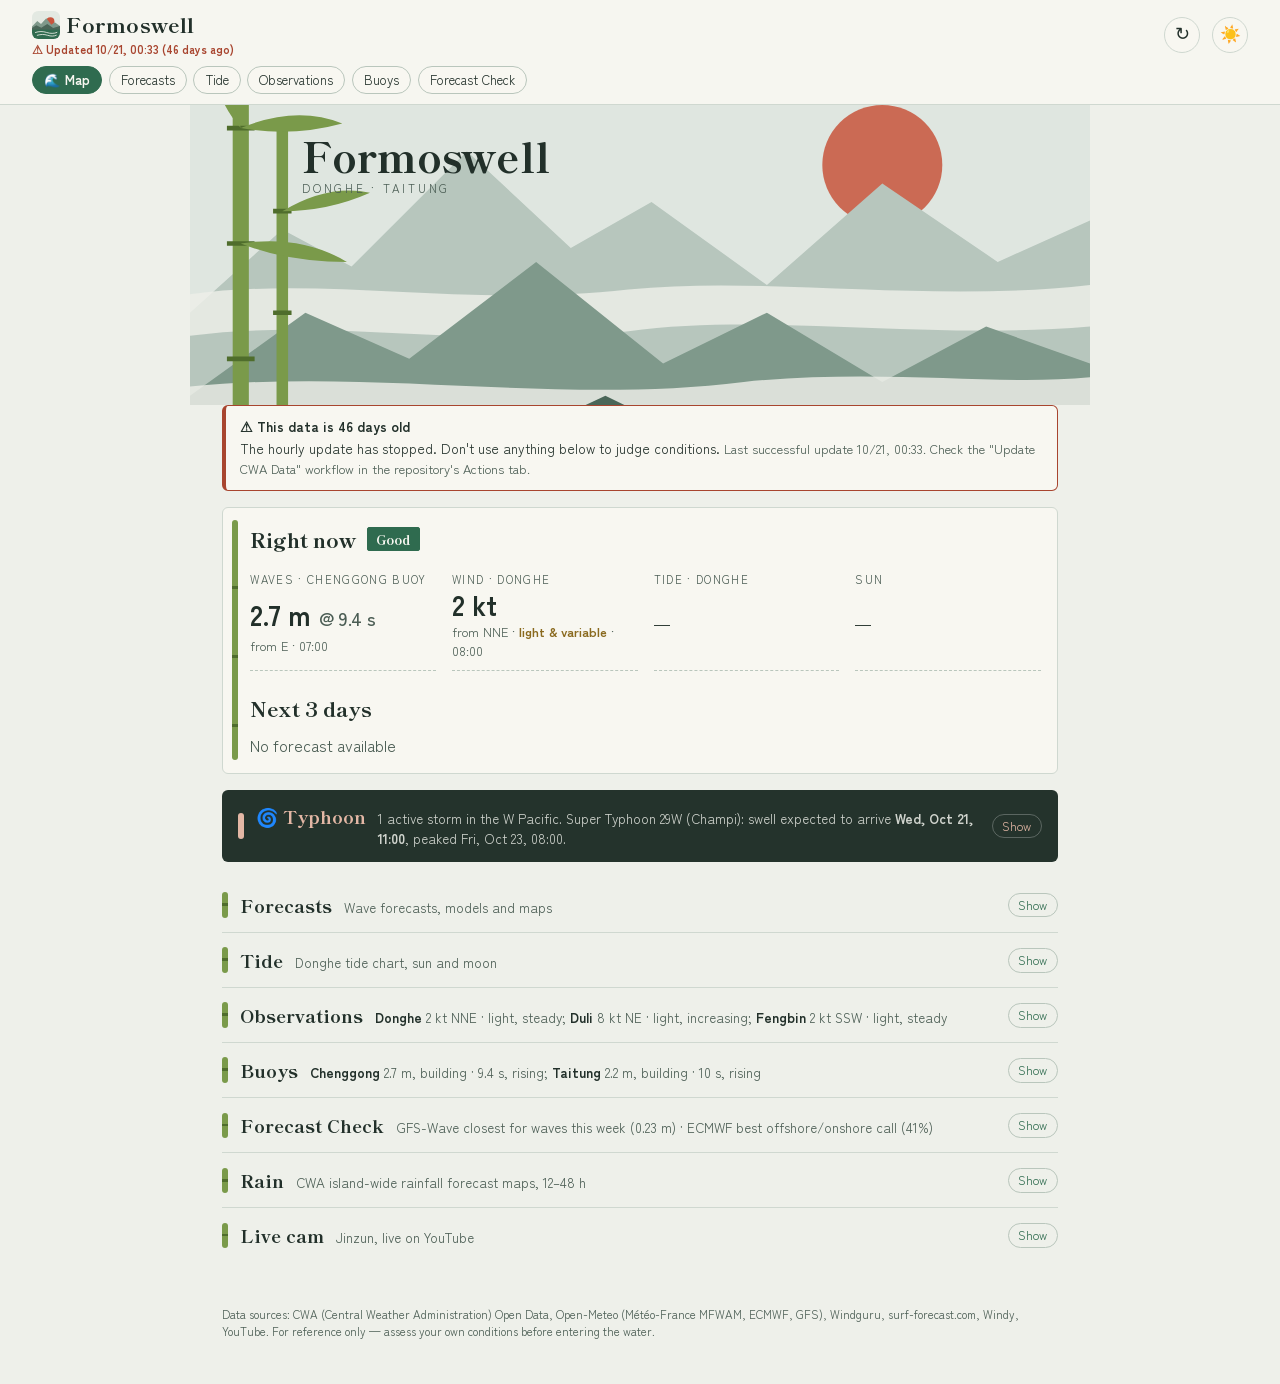
==== commit db76a0fe: "Typhoon swell: buoys overrule the model's arrival; arrival vs peak always separate; Forecast Check s" ====
--- a/index.html
+++ b/index.html
@@ -18,13 +18,13 @@
 <meta http-equiv="Pragma" content="no-cache">
 <!-- ?v= is a cache-buster for the assets themselves. Bump it, ASSET_VERSION
      in js/app.js, and version.json together on any css/js change. -->
-<link rel="stylesheet" href="css/style.css?v=2026-10-21a">
-<link rel="stylesheet" href="css/map.css?v=2026-10-21a">
+<link rel="stylesheet" href="css/style.css?v=2026-10-21b">
+<link rel="stylesheet" href="css/map.css?v=2026-10-21b">
 <!-- Mountain Mist theme (2026-10-14): fonts + css/theme.css, layered over style.css. -->
 <link rel="preconnect" href="https://fonts.googleapis.com">
 <link rel="preconnect" href="https://fonts.gstatic.com" crossorigin>
 <link rel="stylesheet" href="https://fonts.googleapis.com/css2?family=Shippori+Mincho+B1:wght@600;800&family=Zen+Kaku+Gothic+New:wght@400;500;700&display=swap">
-<link rel="stylesheet" href="css/theme.css?v=2026-10-21a">
+<link rel="stylesheet" href="css/theme.css?v=2026-10-21b">
 </head>
 <body>
 <!-- Compact sticky header: title on one line with the data age under it,
@@ -356,7 +356,7 @@
   <p>Data sources: CWA (Central Weather Administration) Open Data, Open-Meteo (Météo-France MFWAM, ECMWF, GFS), Windguru, surf-forecast.com, Windy, YouTube. For reference only — assess your own conditions before entering the water.</p>
 </footer>
 
-<script src="js/app.js?v=2026-10-21a"></script>
-<script src="js/map.js?v=2026-10-21a"></script>
+<script src="js/app.js?v=2026-10-21b"></script>
+<script src="js/map.js?v=2026-10-21b"></script>
 </body>
 </html>
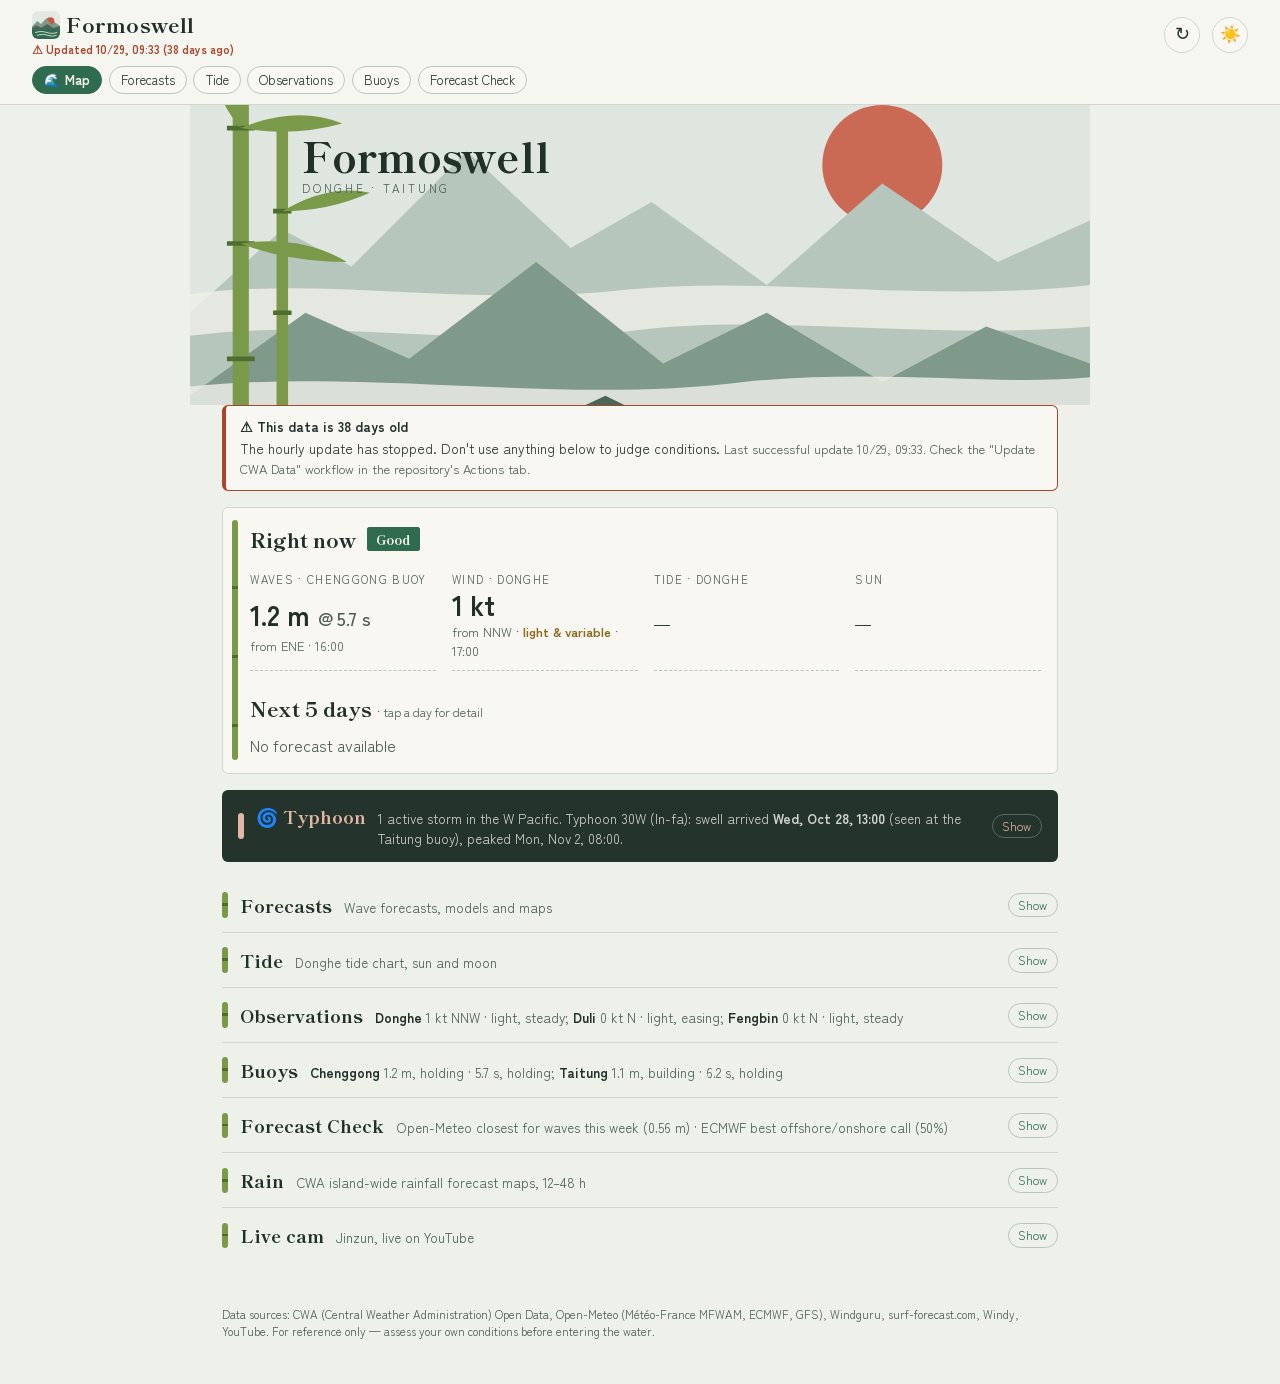
==== commit b694ab72: "5-day strip with tap-to-open day detail: CWA vs ECMWF with accuracy ticks, nearest tide, day chart; " ====
--- a/index.html
+++ b/index.html
@@ -18,13 +18,13 @@
 <meta http-equiv="Pragma" content="no-cache">
 <!-- ?v= is a cache-buster for the assets themselves. Bump it, ASSET_VERSION
      in js/app.js, and version.json together on any css/js change. -->
-<link rel="stylesheet" href="css/style.css?v=2026-10-21b">
-<link rel="stylesheet" href="css/map.css?v=2026-10-21b">
+<link rel="stylesheet" href="css/style.css?v=2026-10-29a">
+<link rel="stylesheet" href="css/map.css?v=2026-10-29a">
 <!-- Mountain Mist theme (2026-10-14): fonts + css/theme.css, layered over style.css. -->
 <link rel="preconnect" href="https://fonts.googleapis.com">
 <link rel="preconnect" href="https://fonts.gstatic.com" crossorigin>
 <link rel="stylesheet" href="https://fonts.googleapis.com/css2?family=Shippori+Mincho+B1:wght@600;800&family=Zen+Kaku+Gothic+New:wght@400;500;700&display=swap">
-<link rel="stylesheet" href="css/theme.css?v=2026-10-21b">
+<link rel="stylesheet" href="css/theme.css?v=2026-10-29a">
 </head>
 <body>
 <!-- Compact sticky header: title on one line with the data age under it,
@@ -89,7 +89,7 @@
       <div class="now-cell" id="nowTide"><span class="now-k">Tide · Donghe</span><span class="now-v">—</span></div>
       <div class="now-cell" id="nowSun"><span class="now-k">Sun</span><span class="now-v">—</span></div>
     </div>
-    <h2 class="now-title now-title-sub">Next 3 days</h2>
+    <h2 class="now-title now-title-sub">Next 5 days <span class="now-hint">· tap a day for detail</span></h2>
     <div class="outlook" id="outlook"><p class="loading">Loading…</p></div>
   </section>
 
@@ -356,7 +356,7 @@
   <p>Data sources: CWA (Central Weather Administration) Open Data, Open-Meteo (Météo-France MFWAM, ECMWF, GFS), Windguru, surf-forecast.com, Windy, YouTube. For reference only — assess your own conditions before entering the water.</p>
 </footer>
 
-<script src="js/app.js?v=2026-10-21b"></script>
-<script src="js/map.js?v=2026-10-21b"></script>
+<script src="js/app.js?v=2026-10-29a"></script>
+<script src="js/map.js?v=2026-10-29a"></script>
 </body>
 </html>
--- a/css/theme.css
+++ b/css/theme.css
@@ -169,3 +169,38 @@
 .fc-syn { border-left-color: var(--bamboo); }
 .fc-tabs button { font-size: 1.05rem; }
 .fc-subtabs button[aria-selected="true"], .fc-seg button[aria-pressed="true"] { color: var(--bg-card); }
+
+/* ---------- 5-day strip: tappable rows that open a day detail (2026-10-29) ---------- */
+.od-wrap { display: grid; }
+button.outlook-day { font: inherit; color: inherit; text-align: left; width: 100%; cursor: pointer; position: relative; padding-right: 2rem; }
+button.outlook-day:hover, button.outlook-day:focus-visible { border-color: var(--accent); }
+button.outlook-day:focus-visible { outline: 2px solid var(--accent); outline-offset: 2px; }
+.od-more { position: absolute; right: 0.7rem; top: 0.75rem; width: 0.55rem; height: 0.55rem; border-right: 2px solid var(--text-dim); border-bottom: 2px solid var(--text-dim); transform: rotate(45deg); transition: transform .2s; }
+button.outlook-day[aria-expanded="true"] { border-bottom-left-radius: 0; border-bottom-right-radius: 0; border-color: var(--accent); }
+button.outlook-day[aria-expanded="true"] .od-more { transform: rotate(-135deg); top: 1rem; }
+.now-hint { font-family: var(--font-body); font-size: 0.78rem; font-weight: 400; color: var(--text-dim); }
+.od-model { display: inline-block; font-size: 0.7rem; color: var(--warn); border: 1px dashed currentColor; border-radius: 3px; padding: 0 0.3rem; margin-left: 0.2rem; }
+.od-detail { border: 1px solid var(--accent); border-top: 0; border-radius: 0 0 var(--radius) var(--radius); background: var(--bg-card); padding: 0.8rem 0.8rem 0.9rem; display: grid; gap: 0.7rem; }
+.od-sessions { display: grid; grid-template-columns: repeat(auto-fit, minmax(190px, 1fr)); gap: 0.55rem; }
+.od-block { border: 1px solid var(--border); border-radius: var(--radius); padding: 0.55rem 0.65rem; display: grid; gap: 0.3rem; background: var(--bg); }
+.od-block.is-best { border-color: var(--accent); box-shadow: inset 4px 0 0 var(--bamboo); }
+.od-block-head { display: flex; flex-wrap: wrap; align-items: center; gap: 0.35rem; font-family: var(--font-display); }
+.od-block-head b { font-weight: 800; font-size: 1rem; }
+.od-hours { font-family: var(--font-body); font-size: 0.75rem; color: var(--text-dim); }
+.od-best-tag { font-family: var(--font-body); font-size: 0.7rem; font-weight: 700; color: var(--accent); }
+.od-row { display: grid; grid-template-columns: 3.4rem minmax(0, 1fr); gap: 0.4rem; font-size: 0.82rem; line-height: 1.45; font-variant-numeric: tabular-nums; }
+.od-lbl { color: var(--text-dim); font-size: 0.74rem; letter-spacing: 0.04em; text-transform: uppercase; padding-top: 0.1rem; }
+.od-src { display: inline-block; min-width: 3.1rem; font-size: 0.72rem; font-weight: 700; color: var(--text-dim); }
+.od-tick { color: var(--accent); font-weight: 800; }
+.od-chart { width: 100%; height: auto; display: block; }
+.odc-day { fill: var(--mist-sky); opacity: 0.7; }
+.odc-best { fill: var(--bamboo); opacity: 0.18; }
+.odc-grid { stroke: var(--border); stroke-width: 1; }
+.odc-t { font: 10px var(--font-body); fill: var(--text-dim); }
+.odc-bar { rx: 2; }
+.odc-flat { fill: var(--text-dim); opacity: .5; } .odc-poor { fill: var(--danger); } .odc-fair { fill: var(--warn); } .odc-good { fill: var(--accent); } .odc-firing { fill: var(--seal); }
+.odc-arrow { fill: var(--text-dim); } .odc-arrow.call-offshore { fill: var(--accent-2); } .odc-arrow.call-onshore { fill: var(--danger); } .odc-arrow.call-cross-shore, .odc-arrow.call-light { fill: var(--warn); }
+.odc-per { font: 700 10px var(--font-body); fill: var(--text); }
+.odc-dir { font: 700 10px var(--font-body); fill: var(--text); }
+.od-foot { margin: 0; font-size: 0.8rem; color: var(--text-dim); line-height: 1.5; }
+.od-acc { margin: 0; font-size: 0.74rem; color: var(--text-dim); }
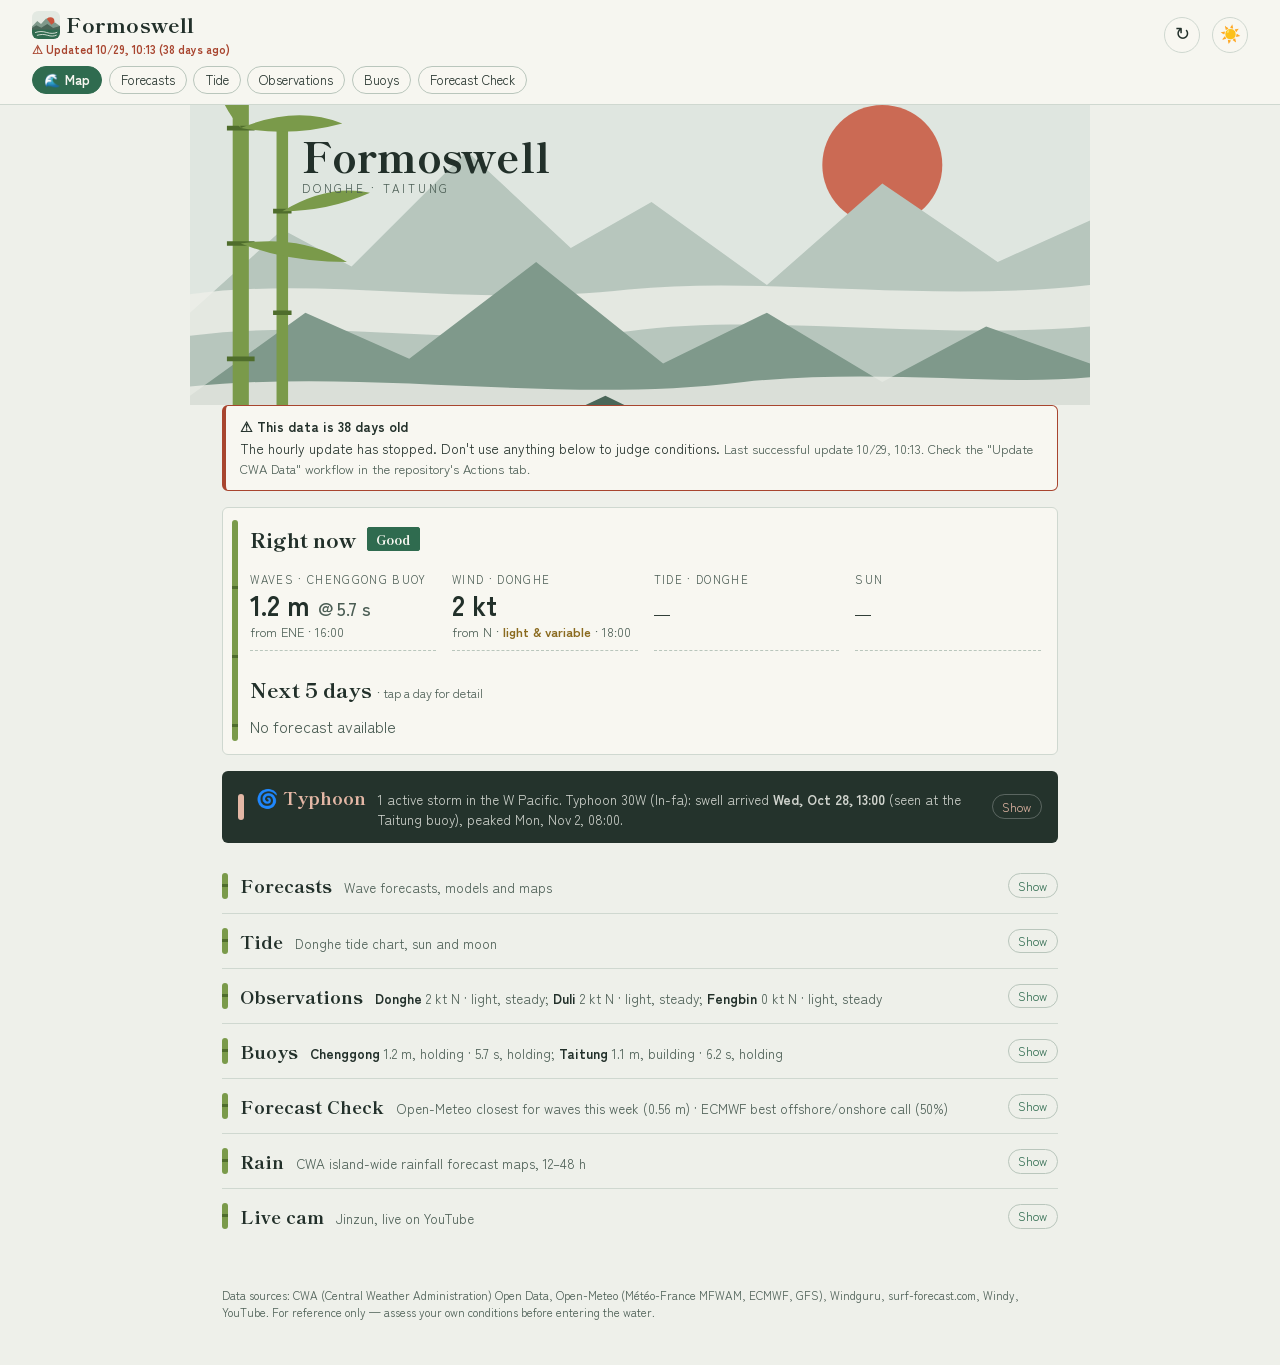
==== commit 6243ae6e: "Longer-period tag on the 5-day rows (avg Open-Meteo + ECMWF mean period >= 9.5 s long, >= 9 s longer" ====
--- a/index.html
+++ b/index.html
@@ -18,13 +18,13 @@
 <meta http-equiv="Pragma" content="no-cache">
 <!-- ?v= is a cache-buster for the assets themselves. Bump it, ASSET_VERSION
      in js/app.js, and version.json together on any css/js change. -->
-<link rel="stylesheet" href="css/style.css?v=2026-10-29a">
-<link rel="stylesheet" href="css/map.css?v=2026-10-29a">
+<link rel="stylesheet" href="css/style.css?v=2026-10-29c">
+<link rel="stylesheet" href="css/map.css?v=2026-10-29c">
 <!-- Mountain Mist theme (2026-10-14): fonts + css/theme.css, layered over style.css. -->
 <link rel="preconnect" href="https://fonts.googleapis.com">
 <link rel="preconnect" href="https://fonts.gstatic.com" crossorigin>
 <link rel="stylesheet" href="https://fonts.googleapis.com/css2?family=Shippori+Mincho+B1:wght@600;800&family=Zen+Kaku+Gothic+New:wght@400;500;700&display=swap">
-<link rel="stylesheet" href="css/theme.css?v=2026-10-29a">
+<link rel="stylesheet" href="css/theme.css?v=2026-10-29c">
 </head>
 <body>
 <!-- Compact sticky header: title on one line with the data age under it,
@@ -356,7 +356,7 @@
   <p>Data sources: CWA (Central Weather Administration) Open Data, Open-Meteo (Météo-France MFWAM, ECMWF, GFS), Windguru, surf-forecast.com, Windy, YouTube. For reference only — assess your own conditions before entering the water.</p>
 </footer>
 
-<script src="js/app.js?v=2026-10-29a"></script>
-<script src="js/map.js?v=2026-10-29a"></script>
+<script src="js/app.js?v=2026-10-29c"></script>
+<script src="js/map.js?v=2026-10-29c"></script>
 </body>
 </html>
--- a/css/theme.css
+++ b/css/theme.css
@@ -204,3 +204,8 @@
 .odc-dir { font: 700 10px var(--font-body); fill: var(--text); }
 .od-foot { margin: 0; font-size: 0.8rem; color: var(--text-dim); line-height: 1.5; }
 .od-acc { margin: 0; font-size: 0.74rem; color: var(--text-dim); }
+
+/* Longer-period tag on the 5-day rows (2026-10-29) */
+.od-lp { justify-self: start; font-size: 0.72rem; font-weight: 700; border-radius: 999px; padding: 0.05rem 0.55rem; margin: 0.1rem 0; }
+.od-lp-long { background: var(--accent); color: var(--bg-card); }
+.od-lp-longer { color: var(--accent); border: 1px solid var(--accent); }
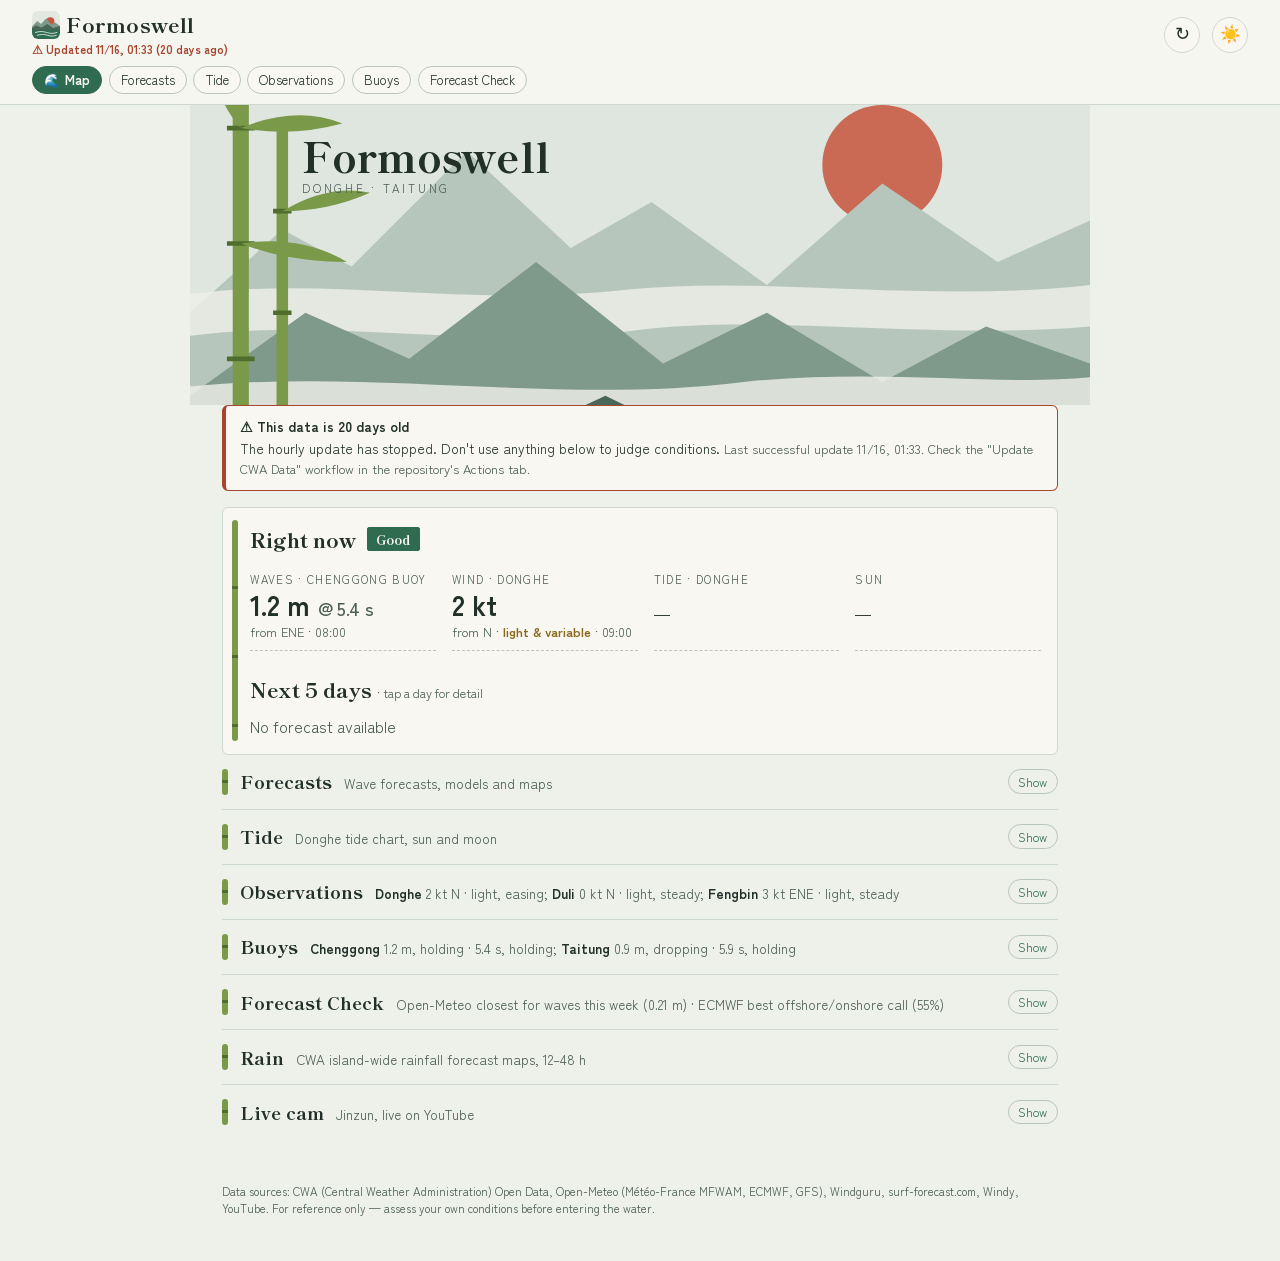
==== commit 3d8a64a2: "Dawn call in Right now (20:00-08:00): offshore-dawn likelihood from Donghe station wind since 19:00 " ====
--- a/index.html
+++ b/index.html
@@ -88,6 +88,8 @@
       <div class="now-cell" id="nowWind"><span class="now-k">Wind · Donghe</span><span class="now-v">—</span></div>
       <div class="now-cell" id="nowTide"><span class="now-k">Tide · Donghe</span><span class="now-v">—</span></div>
       <div class="now-cell" id="nowSun"><span class="now-k">Sun</span><span class="now-v">—</span></div>
+      <!-- Dawn call: 20:00–08:00 only, from the Donghe station since 19:00 (renderDawnCall in js/app.js). -->
+      <div class="now-cell dawn-call" id="dawnCall" role="status" hidden><span class="now-k">Dawn call · Donghe</span><span class="now-v">—</span></div>
     </div>
     <h2 class="now-title now-title-sub">Next 5 days <span class="now-hint">· tap a day for detail</span></h2>
     <div class="outlook" id="outlook"><p class="loading">Loading…</p></div>
--- a/css/theme.css
+++ b/css/theme.css
@@ -209,3 +209,9 @@
 .od-lp { justify-self: start; font-size: 0.72rem; font-weight: 700; border-radius: 999px; padding: 0.05rem 0.55rem; margin: 0.1rem 0; }
 .od-lp-long { background: var(--accent); color: var(--bg-card); }
 .od-lp-longer { color: var(--accent); border: 1px solid var(--accent); }
+
+/* Dawn call cell in Right now, 20:00–08:00 (2026-10-29) */
+.dawn-very { --dawn: var(--accent-2); }
+.dawn-somewhat { --dawn: var(--warn); }
+.dawn-not { --dawn: var(--danger); }
+.dawn-call .now-v b { color: var(--dawn); }
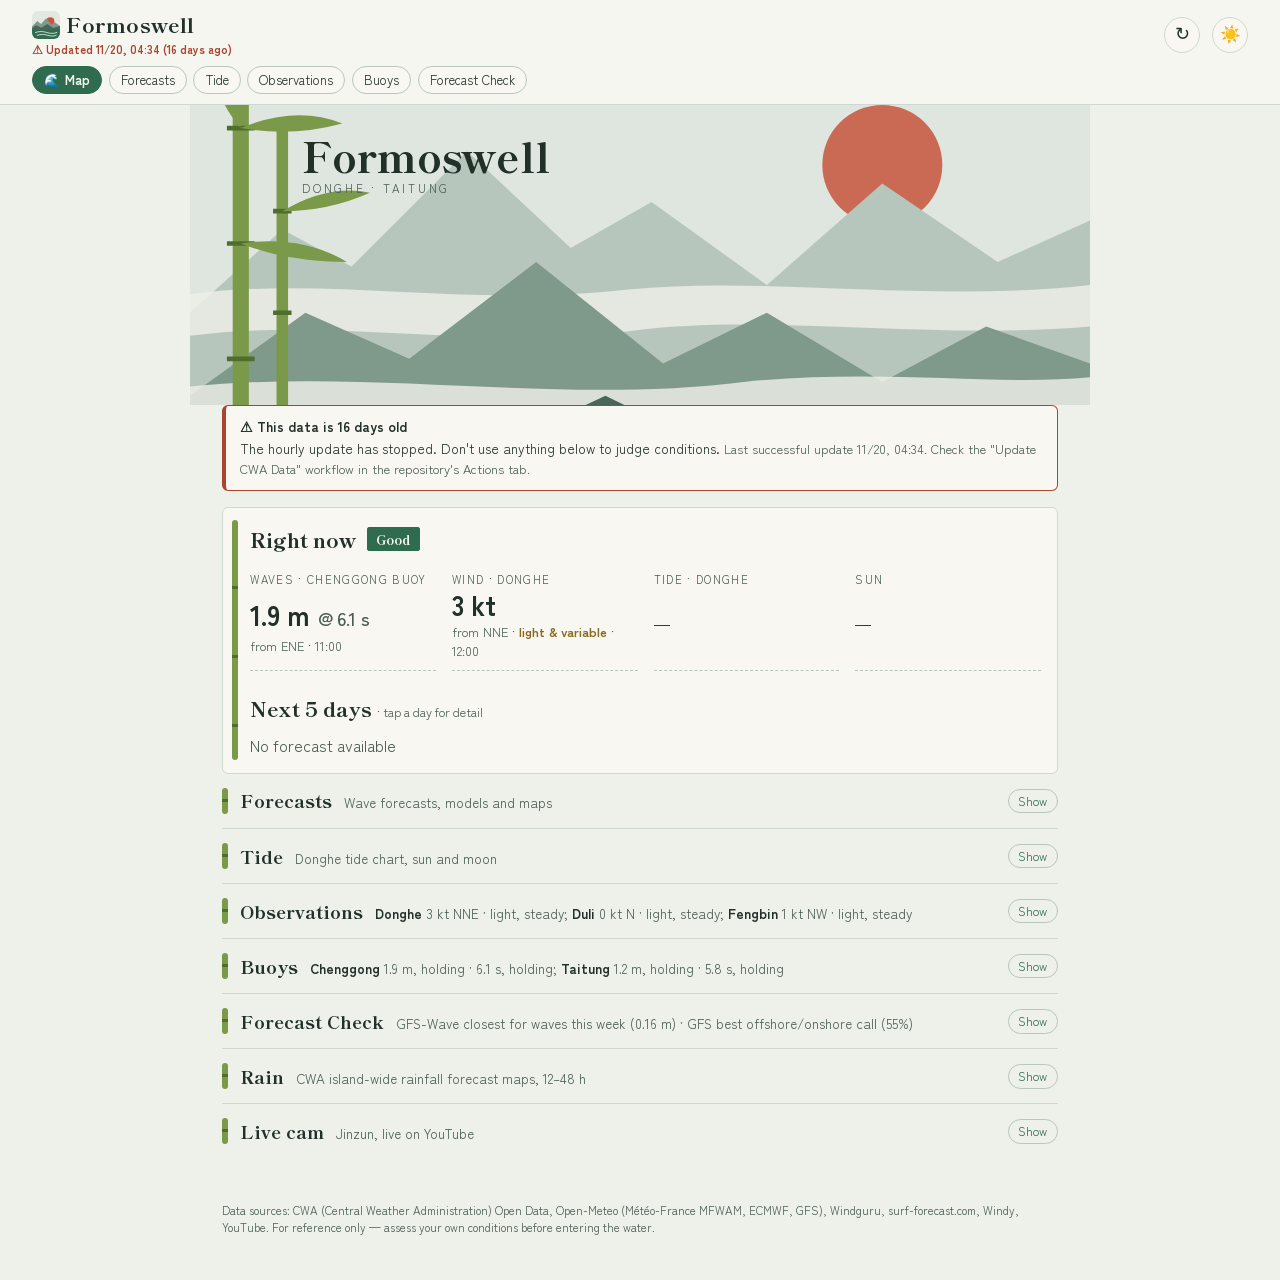
==== commit 732d1756: "Data job: email only when a source has been down for hours; hourly ECMWF/GFS fetch; no overlapping r" ====
--- a/index.html
+++ b/index.html
@@ -18,13 +18,13 @@
 <meta http-equiv="Pragma" content="no-cache">
 <!-- ?v= is a cache-buster for the assets themselves. Bump it, ASSET_VERSION
      in js/app.js, and version.json together on any css/js change. -->
-<link rel="stylesheet" href="css/style.css?v=2026-10-29c">
-<link rel="stylesheet" href="css/map.css?v=2026-10-29c">
+<link rel="stylesheet" href="css/style.css?v=2026-11-20a">
+<link rel="stylesheet" href="css/map.css?v=2026-11-20a">
 <!-- Mountain Mist theme (2026-10-14): fonts + css/theme.css, layered over style.css. -->
 <link rel="preconnect" href="https://fonts.googleapis.com">
 <link rel="preconnect" href="https://fonts.gstatic.com" crossorigin>
 <link rel="stylesheet" href="https://fonts.googleapis.com/css2?family=Shippori+Mincho+B1:wght@600;800&family=Zen+Kaku+Gothic+New:wght@400;500;700&display=swap">
-<link rel="stylesheet" href="css/theme.css?v=2026-10-29c">
+<link rel="stylesheet" href="css/theme.css?v=2026-11-20a">
 </head>
 <body>
 <!-- Compact sticky header: title on one line with the data age under it,
@@ -358,7 +358,7 @@
   <p>Data sources: CWA (Central Weather Administration) Open Data, Open-Meteo (Météo-France MFWAM, ECMWF, GFS), Windguru, surf-forecast.com, Windy, YouTube. For reference only — assess your own conditions before entering the water.</p>
 </footer>
 
-<script src="js/app.js?v=2026-10-29c"></script>
-<script src="js/map.js?v=2026-10-29c"></script>
+<script src="js/app.js?v=2026-11-20a"></script>
+<script src="js/map.js?v=2026-11-20a"></script>
 </body>
 </html>
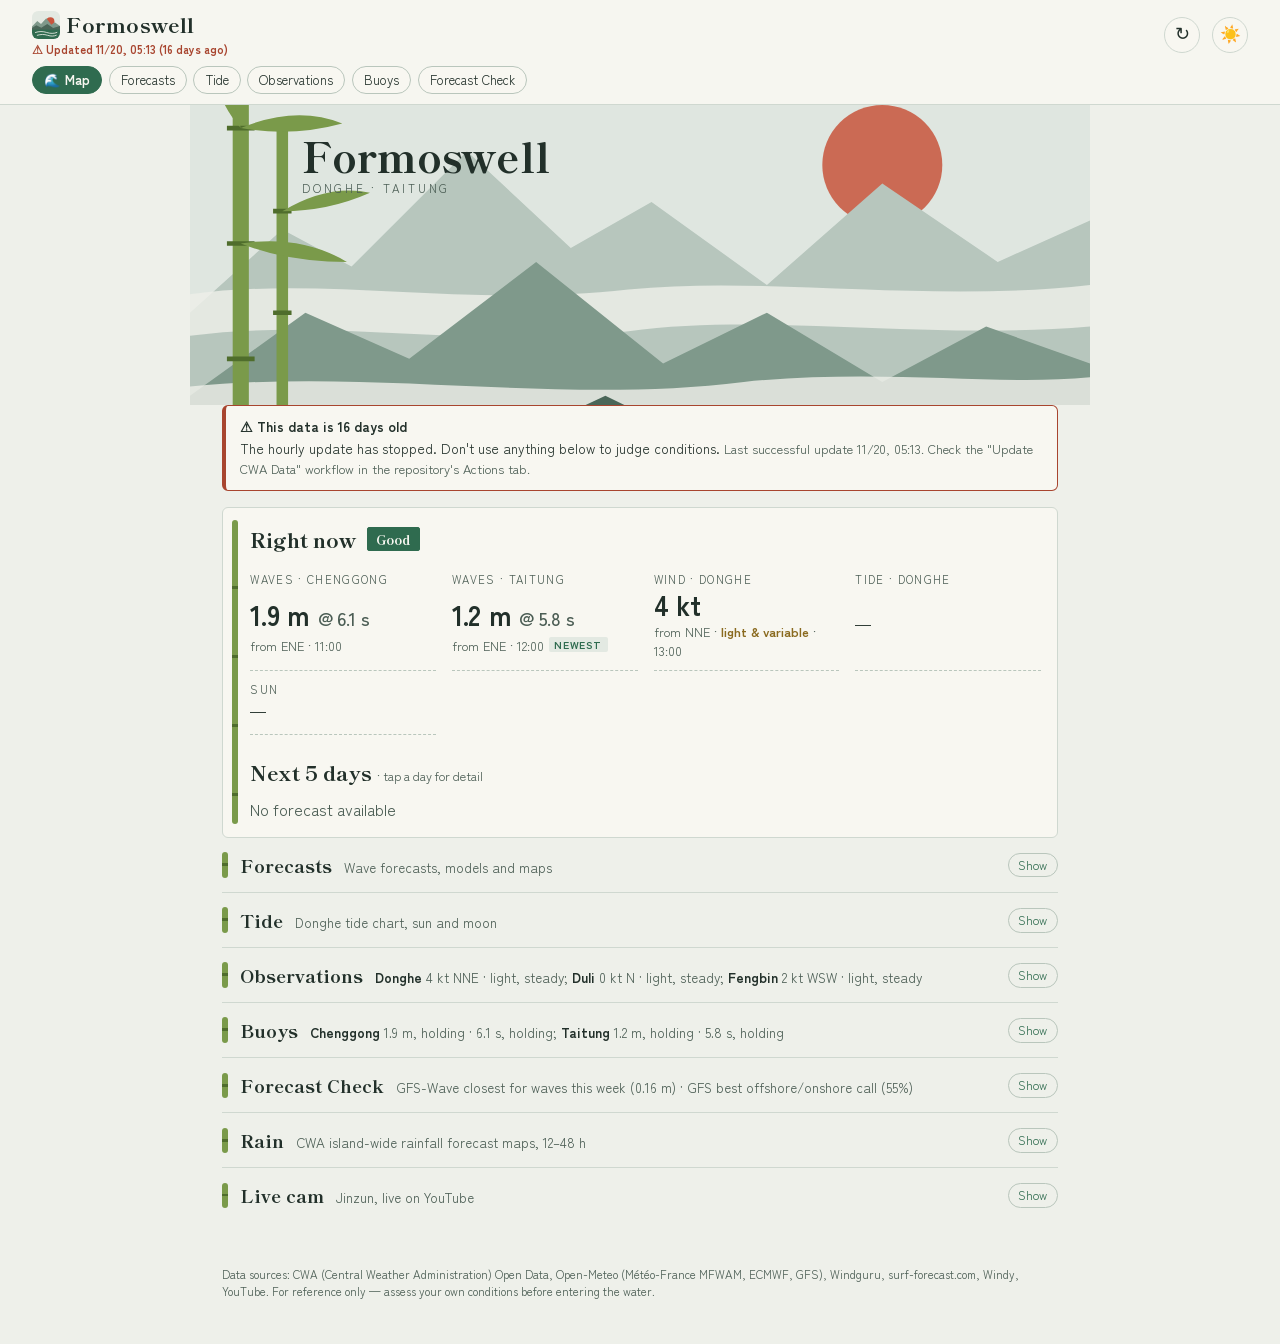
==== commit 0c7556c0: "Right now: Taitung buoy beside Chenggong (layout A), 'newest' tag on the later reading Co-Authored-B" ====
--- a/index.html
+++ b/index.html
@@ -18,13 +18,13 @@
 <meta http-equiv="Pragma" content="no-cache">
 <!-- ?v= is a cache-buster for the assets themselves. Bump it, ASSET_VERSION
      in js/app.js, and version.json together on any css/js change. -->
-<link rel="stylesheet" href="css/style.css?v=2026-11-20a">
-<link rel="stylesheet" href="css/map.css?v=2026-11-20a">
+<link rel="stylesheet" href="css/style.css?v=2026-11-20b">
+<link rel="stylesheet" href="css/map.css?v=2026-11-20b">
 <!-- Mountain Mist theme (2026-10-14): fonts + css/theme.css, layered over style.css. -->
 <link rel="preconnect" href="https://fonts.googleapis.com">
 <link rel="preconnect" href="https://fonts.gstatic.com" crossorigin>
 <link rel="stylesheet" href="https://fonts.googleapis.com/css2?family=Shippori+Mincho+B1:wght@600;800&family=Zen+Kaku+Gothic+New:wght@400;500;700&display=swap">
-<link rel="stylesheet" href="css/theme.css?v=2026-11-20a">
+<link rel="stylesheet" href="css/theme.css?v=2026-11-20b">
 </head>
 <body>
 <!-- Compact sticky header: title on one line with the data age under it,
@@ -84,7 +84,9 @@
   <section class="panel now-card" id="now" aria-labelledby="nowTitle">
     <h2 id="nowTitle" class="now-title">Right now <span id="nowRating"></span></h2>
     <div class="now-grid">
-      <div class="now-cell" id="nowWaves"><span class="now-k">Waves · Chenggong buoy</span><span class="now-v">—</span></div>
+      <div class="now-cell" id="nowWaves"><span class="now-k">Waves · Chenggong</span><span class="now-v">—</span></div>
+      <!-- Taitung buoy beside Chenggong (2026-11-20): usually an hour fresher. -->
+      <div class="now-cell" id="nowWavesTT"><span class="now-k">Waves · Taitung</span><span class="now-v">—</span></div>
       <div class="now-cell" id="nowWind"><span class="now-k">Wind · Donghe</span><span class="now-v">—</span></div>
       <div class="now-cell" id="nowTide"><span class="now-k">Tide · Donghe</span><span class="now-v">—</span></div>
       <div class="now-cell" id="nowSun"><span class="now-k">Sun</span><span class="now-v">—</span></div>
@@ -358,7 +360,7 @@
   <p>Data sources: CWA (Central Weather Administration) Open Data, Open-Meteo (Météo-France MFWAM, ECMWF, GFS), Windguru, surf-forecast.com, Windy, YouTube. For reference only — assess your own conditions before entering the water.</p>
 </footer>
 
-<script src="js/app.js?v=2026-11-20a"></script>
-<script src="js/map.js?v=2026-11-20a"></script>
+<script src="js/app.js?v=2026-11-20b"></script>
+<script src="js/map.js?v=2026-11-20b"></script>
 </body>
 </html>
--- a/css/theme.css
+++ b/css/theme.css
@@ -215,3 +215,9 @@
 .dawn-somewhat { --dawn: var(--warn); }
 .dawn-not { --dawn: var(--danger); }
 .dawn-call .now-v b { color: var(--dawn); }
+
+/* Taitung buoy beside Chenggong in Right now (2026-11-20): "newest" tag on
+   whichever buoy has the later reading. On phones the grid is two columns,
+   so Sun spans the last row unless the dawn call is there to pair with it. */
+.newest { font-size: 0.66rem; font-weight: 700; letter-spacing: 0.06em; text-transform: uppercase; color: var(--accent); background: var(--fc-band); border-radius: 2px; padding: 0.02rem 0.35rem; margin-left: 0.3rem; vertical-align: 2px; white-space: nowrap; }
+@media (max-width: 560px) { #nowSun:has(+ #dawnCall[hidden]) { grid-column: 1 / -1; } }
